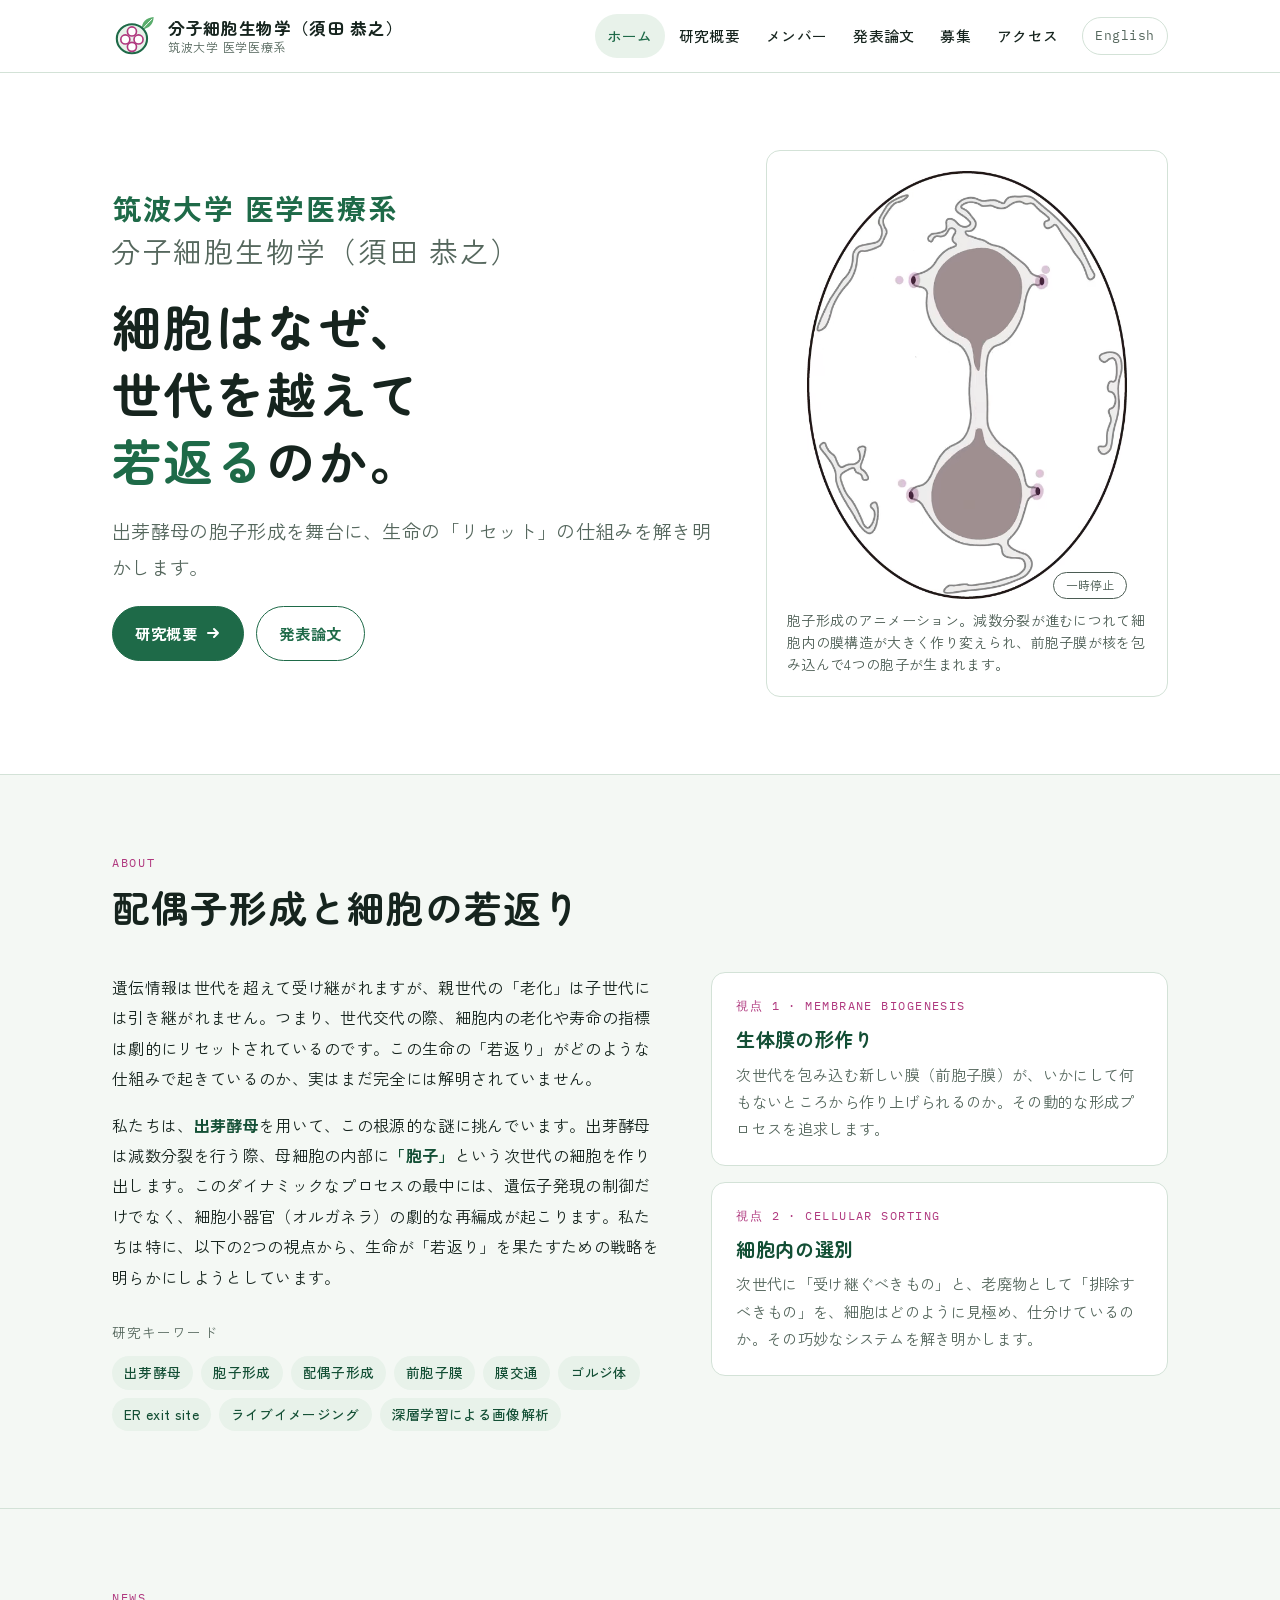
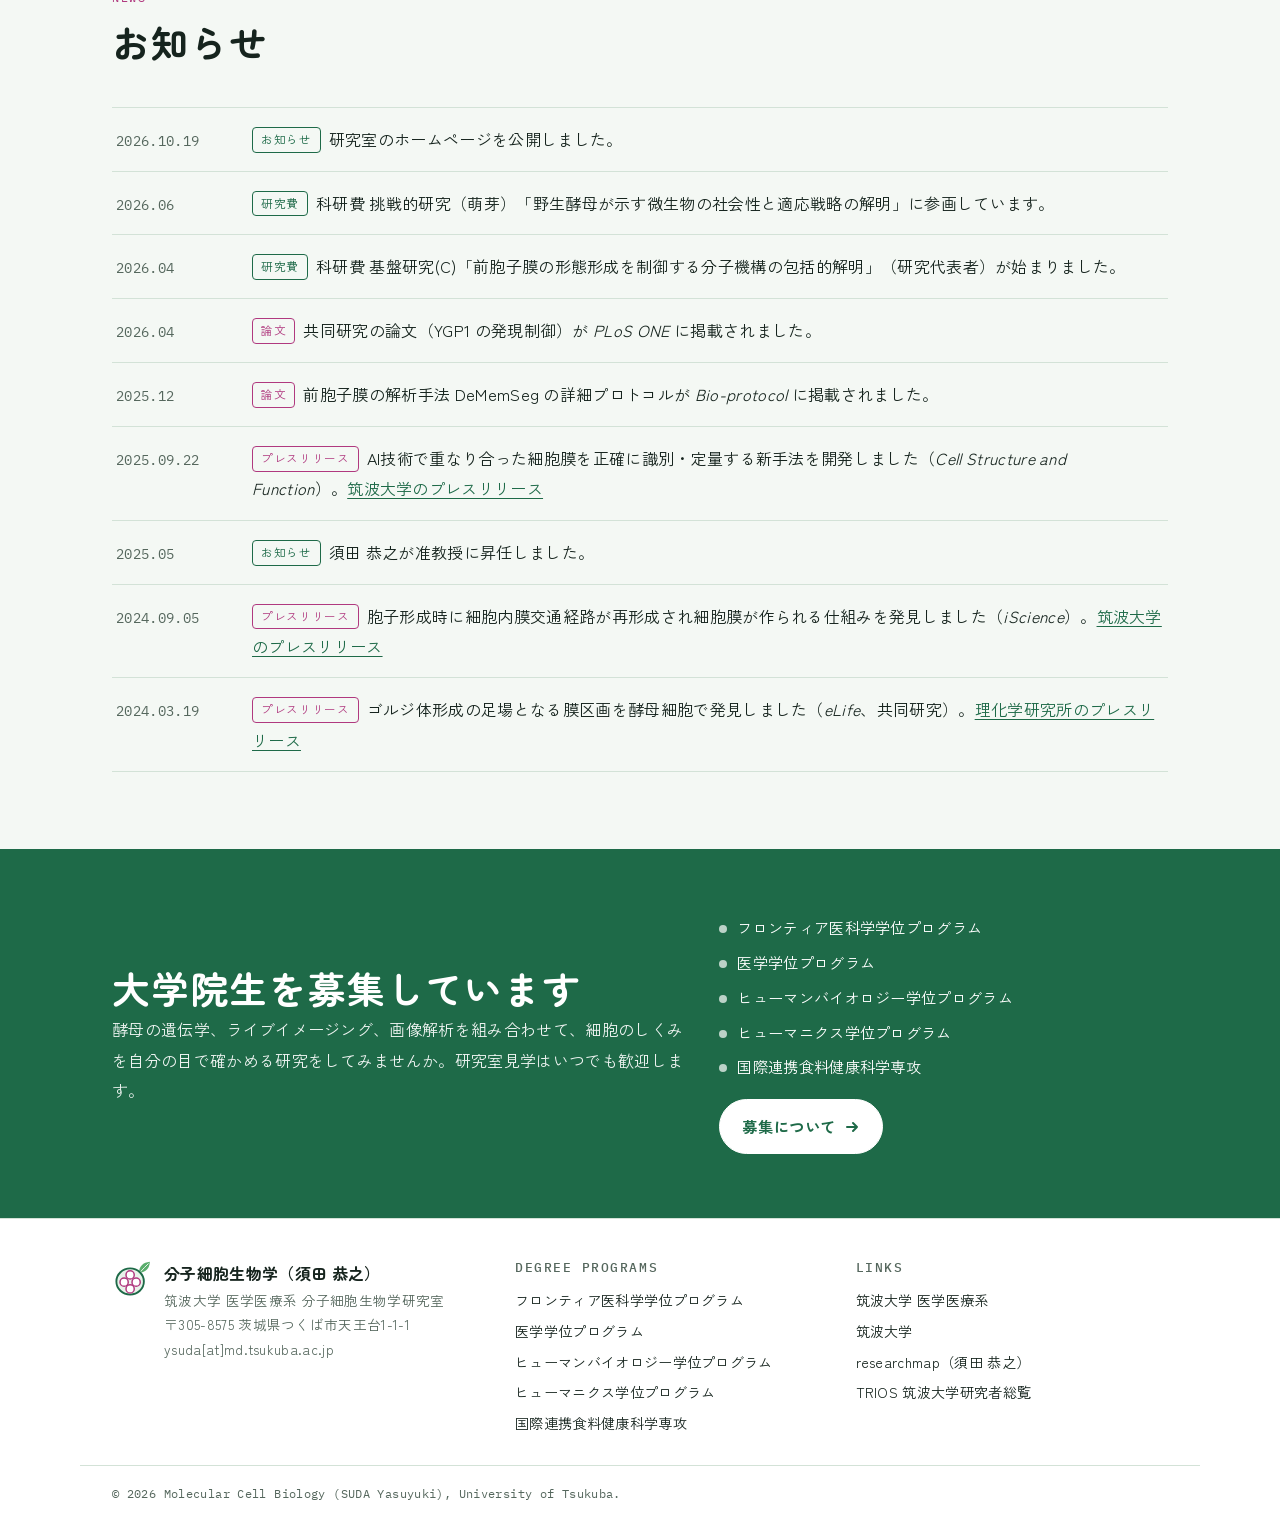
==== index.html @ 9ebbd8e5 "Add files via upload" ====
<!doctype html>
<html lang="ja">
<head>
<meta charset="utf-8">
<meta name="viewport" content="width=device-width, initial-scale=1, viewport-fit=cover">
<title>分子細胞生物学（須田 恭之）｜筑波大学 医学医療系</title>
<meta name="claude:viewport-fit-sides" content="cover">
<meta name="description" content="筑波大学 医学医療系 分子細胞生物学（須田 恭之）。出芽酵母の配偶子形成をモデルに、細胞の若返りの仕組みを研究しています。">
<link rel="icon" href="favicon.svg" type="image/svg+xml">
<link rel="alternate" hreflang="en" href="index_en.html">
<link rel="preconnect" href="https://fonts.googleapis.com"><link rel="preconnect" href="https://fonts.gstatic.com" crossorigin><link rel="stylesheet" href="https://fonts.googleapis.com/css2?family=IBM+Plex+Mono:wght@400;500&family=Kosugi+Maru&family=Zen+Kaku+Gothic+New:wght@400;500;700&family=Zen+Maru+Gothic:wght@500;700&display=swap">
<link rel="stylesheet" href="style.css">
</head>
<body>
<a class="skip" href="#main">本文へスキップ</a>
<header class="site-header" data-menu="closed">
  <div class="wrap header-inner">
    <a class="brand" href="index.html"><svg class="brand-mark" viewBox="0 0 64 64" aria-hidden="true" focusable="false">
<path class="logo-leaf" d="M43.5 22.5C42.5 12 50 5.5 60.5 4.5C60.5 14.5 54 21.5 43.5 22.5Z"/>
<path class="logo-vein" d="M45.6 20.4Q52 13.2 58 7.6" fill="none" stroke-width="1.4" stroke-linecap="round"/>
<ellipse class="logo-cell" cx="29" cy="36" rx="22" ry="21" stroke-width="3"/>
<circle class="logo-spore" cx="29" cy="25.4" r="6.6" stroke-width="2.4"/>
<circle class="logo-spore" cx="19.4" cy="37" r="6.6" stroke-width="2.4"/>
<circle class="logo-spore" cx="38.6" cy="37" r="6.6" stroke-width="2.4"/>
<circle class="logo-spore" cx="29" cy="47.8" r="6.6" stroke-width="2.4"/>
</svg><span class="brand-text"><span class="brand-name">分子細胞生物学（須田 恭之）</span><span class="brand-sub">筑波大学 医学医療系</span></span></a>
    <button class="menu-btn" type="button" aria-controls="site-nav" aria-expanded="false" aria-label="メニュー"><svg class="i-open" viewBox="0 0 24 24" fill="none" stroke="currentColor" stroke-width="2" stroke-linecap="round" aria-hidden="true"><path d="M4 7h16M4 12h16M4 17h16"/></svg><svg class="i-close" viewBox="0 0 24 24" fill="none" stroke="currentColor" stroke-width="2" stroke-linecap="round" aria-hidden="true"><path d="M6 6l12 12M18 6L6 18"/></svg></button>
    <nav class="nav" id="site-nav" data-open="false" aria-label="メインメニュー">
      <ul class="nav-list"><li><a href="index.html" aria-current="page">ホーム</a></li><li><a href="research.html">研究概要</a></li><li><a href="members.html">メンバー</a></li><li><a href="publications.html">発表論文</a></li><li><a href="join.html">募集</a></li><li><a href="access.html">アクセス</a></li></ul>
      <a class="lang" href="index_en.html" hreflang="en" lang="en">English</a>
    </nav>
  </div>
</header>
<main id="main">
<section class="hero"><div class="wrap hero-grid">
  <div class="hero-copy">
    <p class="hero-org"><b class="nw">筑波大学 医学医療系</b>　<span class="nw">分子細胞生物学（須田 恭之）</span></p>
    <h1>細胞はなぜ、<br>世代を越えて<span class="nw"><span class="accent">若返る</span>のか。</span></h1>
    <p class="hero-sub">出芽酵母の胞子形成を舞台に、生命の「リセット」の仕組みを解き明かします。</p>
    <div class="btn-row"><a class="btn btn-primary" href="research.html">研究概要 <svg viewBox="0 0 16 16" fill="none" stroke="currentColor" stroke-width="2" stroke-linecap="round" stroke-linejoin="round" aria-hidden="true"><path d="M3 8h10M9 4l4 4-4 4"/></svg></a><a class="btn btn-ghost" href="publications.html">発表論文</a></div>
  </div>
  <figure class="figure figure-anim">
  <div class="anim-frame">
    <video class="anim" autoplay muted loop playsinline preload="auto" poster="sporulation-poster.jpg" width="576" height="770" aria-label="出芽酵母の胞子形成のアニメーション">
      <source src="sporulation.webm" type="video/webm">
      <source src="sporulation.mp4" type="video/mp4">
    </video>
    <button class="anim-toggle" type="button" data-label-pause="一時停止" data-label-play="再生">一時停止</button>
  </div>
  <figcaption>胞子形成のアニメーション。減数分裂が進むにつれて細胞内の膜構造が大きく作り変えられ、前胞子膜が核を包み込んで4つの胞子が生まれます。</figcaption>
</figure>
</div></section>
<section class="section"><div class="wrap">
  <div class="section-head"><span class="eyebrow">About</span><h2 class="section-title">配偶子形成と細胞の若返り</h2></div>
  <div class="about-grid">
    <div><div class="prose"><p>遺伝情報は世代を超えて受け継がれますが、親世代の「老化」は子世代には引き継がれません。つまり、世代交代の際、細胞内の老化や寿命の指標は劇的にリセットされているのです。この生命の「若返り」がどのような仕組みで起きているのか、実はまだ完全には解明されていません。</p><p>私たちは、<strong>出芽酵母</strong>を用いて、この根源的な謎に挑んでいます。出芽酵母は減数分裂を行う際、母細胞の内部に<strong>「胞子」</strong>という次世代の細胞を作り出します。このダイナミックなプロセスの最中には、遺伝子発現の制御だけでなく、細胞小器官（オルガネラ）の劇的な再編成が起こります。私たちは特に、以下の2つの視点から、生命が「若返り」を果たすための戦略を明らかにしようとしています。</p></div>
      <div class="kw"><span class="kw-title">研究キーワード</span><ul class="chips"><li>出芽酵母</li><li>胞子形成</li><li>配偶子形成</li><li>前胞子膜</li><li>膜交通</li><li>ゴルジ体</li><li>ER exit site</li><li>ライブイメージング</li><li>深層学習による画像解析</li></ul></div></div>
    <div class="views"><div class="view"><span class="view-label">視点 1 · Membrane biogenesis</span><h3>生体膜の形作り</h3><p>次世代を包み込む新しい膜（前胞子膜）が、いかにして何もないところから作り上げられるのか。その動的な形成プロセスを追求します。</p></div><div class="view"><span class="view-label">視点 2 · Cellular sorting</span><h3>細胞内の選別</h3><p>次世代に「受け継ぐべきもの」と、老廃物として「排除すべきもの」を、細胞はどのように見極め、仕分けているのか。その巧妙なシステムを解き明かします。</p></div></div>
  </div>
</div></section>
<section class="section"><div class="wrap">
  <div class="section-head"><span class="eyebrow">News</span><h2 class="section-title">お知らせ</h2></div>
  <ul class="news"><li><time datetime="2026-10-19">2026.10.19</time><p><span class="tag">お知らせ</span>研究室のホームページを公開しました。</p></li><li><time datetime="2026-06">2026.06</time><p><span class="tag">研究費</span>科研費 挑戦的研究（萌芽）「野生酵母が示す微生物の社会性と適応戦略の解明」に参画しています。</p></li><li><time datetime="2026-04">2026.04</time><p><span class="tag">研究費</span>科研費 基盤研究(C)「前胞子膜の形態形成を制御する分子機構の包括的解明」（研究代表者）が始まりました。</p></li><li><time datetime="2026-04">2026.04</time><p><span class="tag paper">論文</span>共同研究の論文（YGP1 の発現制御）が <i>PLoS ONE</i> に掲載されました。</p></li><li><time datetime="2025-12">2025.12</time><p><span class="tag paper">論文</span>前胞子膜の解析手法 DeMemSeg の詳細プロトコルが <i>Bio-protocol</i> に掲載されました。</p></li><li><time datetime="2025-09-22">2025.09.22</time><p><span class="tag paper">プレスリリース</span>AI技術で重なり合った細胞膜を正確に識別・定量する新手法を開発しました（<i>Cell Structure and Function</i>）。<a href="https://www.tsukuba.ac.jp/journal/medicine-health/20250922140000.html" target="_blank" rel="noopener">筑波大学のプレスリリース</a></p></li><li><time datetime="2025-05">2025.05</time><p><span class="tag">お知らせ</span>須田 恭之が准教授に昇任しました。</p></li><li><time datetime="2024-09-05">2024.09.05</time><p><span class="tag paper">プレスリリース</span>胞子形成時に細胞内膜交通経路が再形成され細胞膜が作られる仕組みを発見しました（<i>iScience</i>）。<a href="https://www.tsukuba.ac.jp/journal/medicine-health/20240905140000.html" target="_blank" rel="noopener">筑波大学のプレスリリース</a></p></li><li><time datetime="2024-03-19">2024.03.19</time><p><span class="tag paper">プレスリリース</span>ゴルジ体形成の足場となる膜区画を酵母細胞で発見しました（<i>eLife</i>、共同研究）。<a href="https://www.riken.jp/press/2024/20240319_1/index.html" target="_blank" rel="noopener">理化学研究所のプレスリリース</a></p></li></ul>
</div></section>
<section class="band"><div class="wrap">
  <div><h2>大学院生を募集しています</h2><p>酵母の遺伝学、ライブイメージング、画像解析を組み合わせて、細胞のしくみを自分の目で確かめる研究をしてみませんか。研究室見学はいつでも歓迎します。</p></div>
  <div style="display:flex;flex-direction:column;gap:18px"><ul class="band-programs"><li>フロンティア医科学学位プログラム</li><li>医学学位プログラム</li><li>ヒューマンバイオロジー学位プログラム</li><li>ヒューマニクス学位プログラム</li><li>国際連携食料健康科学専攻</li></ul><a class="btn" href="join.html" style="align-self:flex-start">募集について <svg viewBox="0 0 16 16" fill="none" stroke="currentColor" stroke-width="2" stroke-linecap="round" stroke-linejoin="round" aria-hidden="true"><path d="M3 8h10M9 4l4 4-4 4"/></svg></a></div>
</div></section>
</main>
<footer class="site-footer">
  <div class="wrap footer-grid">
    <div class="footer-brand"><svg class="brand-mark" viewBox="0 0 64 64" aria-hidden="true" focusable="false">
<path class="logo-leaf" d="M43.5 22.5C42.5 12 50 5.5 60.5 4.5C60.5 14.5 54 21.5 43.5 22.5Z"/>
<path class="logo-vein" d="M45.6 20.4Q52 13.2 58 7.6" fill="none" stroke-width="1.4" stroke-linecap="round"/>
<ellipse class="logo-cell" cx="29" cy="36" rx="22" ry="21" stroke-width="3"/>
<circle class="logo-spore" cx="29" cy="25.4" r="6.6" stroke-width="2.4"/>
<circle class="logo-spore" cx="19.4" cy="37" r="6.6" stroke-width="2.4"/>
<circle class="logo-spore" cx="38.6" cy="37" r="6.6" stroke-width="2.4"/>
<circle class="logo-spore" cx="29" cy="47.8" r="6.6" stroke-width="2.4"/>
</svg><address><strong>分子細胞生物学（須田 恭之）</strong>筑波大学 医学医療系 分子細胞生物学研究室<br>〒305-8575 茨城県つくば市天王台1-1-1<br>ysuda[at]md.tsukuba.ac.jp</address></div>
    <div class="footer-col"><h2>Degree programs</h2><ul><li><a href="https://www.md.tsukuba.ac.jp/FrontierSite/" target="_blank" rel="noopener">フロンティア医科学学位プログラム</a></li><li><a href="https://www.md.tsukuba.ac.jp/gradmed/" target="_blank" rel="noopener">医学学位プログラム</a></li><li><a href="https://hbp.tsukuba.ac.jp/" target="_blank" rel="noopener">ヒューマンバイオロジー学位プログラム</a></li><li><a href="https://g-sigma.edu.tsukuba.ac.jp/humanics/" target="_blank" rel="noopener">ヒューマニクス学位プログラム</a></li><li><a href="http://www.gip.tsukuba.ac.jp/" target="_blank" rel="noopener">国際連携食料健康科学専攻</a></li></ul></div>
    <div class="footer-col"><h2>Links</h2><ul><li><a href="https://www.md.tsukuba.ac.jp/top/" target="_blank" rel="noopener">筑波大学 医学医療系</a></li><li><a href="https://www.tsukuba.ac.jp/" target="_blank" rel="noopener">筑波大学</a></li><li><a href="https://researchmap.jp/yasu_suda/" target="_blank" rel="noopener">researchmap（須田 恭之）</a></li><li><a href="https://trios.tsukuba.ac.jp/researcher/0000003522" target="_blank" rel="noopener">TRIOS 筑波大学研究者総覧</a></li></ul></div>
  </div>
  <div class="wrap copyright">© 2026 Molecular Cell Biology (SUDA Yasuyuki), University of Tsukuba.</div>
</footer>
<script src="main.js"></script>
</body>
</html>
---- style.css ----
/* Layout: "specimen sheet" — calm white sheets on a pale leaf ground, one green identity,
   magenta used sparingly as in the lab's own two-colour micrographs (prospore membrane / septin). */
:root {
  --bg: #f4f8f4;
  --surface: #ffffff;
  --surface-2: #e8f2ea;
  --ink: #16241e;
  --muted: #55675d;
  --line: #d3e2d7;
  --green: #1e6a48;
  --green-strong: #134f35;
  --leaf: #5aad6c;
  --magenta: #b0397f;
  --on-green: #ffffff;
  --fig-bg: #ffffff;
  --fig-ink: #4b5c53;

  --font-display: "Zen Maru Gothic", "Hiragino Maru Gothic ProN", "Hiragino Sans", "Noto Sans JP", system-ui, sans-serif;
  --font-body: "Zen Kaku Gothic New", "Hiragino Sans", "Hiragino Kaku Gothic ProN", "Noto Sans JP", "Yu Gothic", system-ui, sans-serif;
  --font-mono: "IBM Plex Mono", ui-monospace, "SFMono-Regular", Menlo, Consolas, monospace;

  --step--1: 0.875rem;
  --step-0: 1rem;
  --step-1: 1.2rem;
  --step-2: 1.5rem;
  --step-3: clamp(1.75rem, 1.3rem + 1.6vw, 2.35rem);
  --step-4: clamp(2rem, 1.4rem + 2.6vw, 3.1rem);

  --wrap: 1120px;
  --radius: 14px;
}
@media (prefers-color-scheme: dark) {
  :root:not([data-theme="light"]) {
    --bg: #0d1612;
    --surface: #13201a;
    --surface-2: #1a2c24;
    --ink: #e3eee7;
    --muted: #9db2a6;
    --line: #293d33;
    --green: #82d1a0;
    --green-strong: #a9e2bd;
    --leaf: #6fc486;
    --magenta: #e88ac3;
    --on-green: #0d1612;
    --fig-bg: #ffffff;
    --fig-ink: #4b5c53;
    color-scheme: dark;
  }
}
:root[data-theme="dark"] {
  --bg: #0d1612;
  --surface: #13201a;
  --surface-2: #1a2c24;
  --ink: #e3eee7;
  --muted: #9db2a6;
  --line: #293d33;
  --green: #82d1a0;
  --green-strong: #a9e2bd;
  --leaf: #6fc486;
  --magenta: #e88ac3;
  --on-green: #0d1612;
  --fig-bg: #ffffff;
  --fig-ink: #4b5c53;
  color-scheme: dark;
}

*, *::before, *::after { box-sizing: border-box; }
html { -webkit-text-size-adjust: 100%; scroll-padding-top: 88px; }
body {
  margin: 0;
  background: var(--bg);
  color: var(--ink);
  font-family: var(--font-body);
  font-size: var(--step-0);
  line-height: 1.9;
  letter-spacing: 0.02em;
}
body::before {
  content: "";
  position: fixed;
  inset: 0 0 auto;
  height: env(safe-area-inset-top, 0px);
  z-index: 60;
  background: var(--surface);
}
img { max-width: 100%; height: auto; display: block; }
a { color: var(--green); text-underline-offset: 0.2em; text-decoration-thickness: 1px; }
a:hover { color: var(--green-strong); }
:focus-visible { outline: 3px solid var(--leaf); outline-offset: 2px; border-radius: 4px; }
h1, h2, h3, h4 { font-family: var(--font-display); line-height: 1.4; text-wrap: balance; margin: 0; letter-spacing: 0.03em; }
p { margin: 0; }
ul, ol { margin: 0; padding: 0; }

.skip {
  position: absolute; left: 12px; top: -48px; z-index: 100;
  background: var(--green); color: var(--on-green); padding: 8px 14px; border-radius: 8px;
}
.skip:focus { top: calc(8px + env(safe-area-inset-top, 0px)); }

.wrap {
  max-width: var(--wrap);
  margin-inline: auto;
  padding-left: max(16px, env(safe-area-inset-left, 0px));
  padding-right: max(16px, env(safe-area-inset-right, 0px));
}
@media (min-width: 720px) {
  .wrap {
    padding-left: max(32px, env(safe-area-inset-left, 0px));
    padding-right: max(32px, env(safe-area-inset-right, 0px));
  }
}

/* ---------- Header ---------- */
.site-header {
  position: sticky;
  top: env(safe-area-inset-top, 0px);
  z-index: 50;
  background: var(--surface);
  border-bottom: 1px solid var(--line);
}
.header-inner {
  display: flex; align-items: center; justify-content: space-between; gap: 16px;
  min-height: 72px;
}
.brand { display: flex; align-items: center; gap: 12px; text-decoration: none; color: var(--ink); min-width: 0; }
.brand:hover { color: var(--ink); }
.brand-mark { width: 44px; height: 44px; flex: none; }
.brand-text { display: flex; flex-direction: column; line-height: 1.35; min-width: 0; }
.brand-name { font-family: var(--font-display); font-weight: 700; font-size: 1.05rem; letter-spacing: 0.04em; }
.brand-sub { font-size: 0.75rem; color: var(--muted); letter-spacing: 0.06em; }

.nav { display: flex; align-items: center; gap: 4px; }
.nav-list { display: flex; list-style: none; gap: 2px; }
.nav-list a {
  display: block; padding: 8px 12px; border-radius: 999px;
  color: var(--ink); text-decoration: none; font-size: 0.92rem; font-weight: 500; white-space: nowrap;
}
.nav-list a:hover { background: var(--surface-2); color: var(--green-strong); }
.nav-list a[aria-current="page"] { color: var(--green); background: var(--surface-2); }
.lang {
  margin-left: 8px; padding: 6px 12px; border: 1px solid var(--line); border-radius: 999px;
  font-size: 0.8rem; font-family: var(--font-mono); text-decoration: none; color: var(--muted); letter-spacing: 0.04em; white-space: nowrap;
}
.lang:hover { border-color: var(--green); color: var(--green); }
.menu-btn {
  display: none; width: 44px; height: 44px; border: 1px solid var(--line); border-radius: 12px;
  background: var(--surface); color: var(--ink); cursor: pointer; align-items: center; justify-content: center;
}
.menu-btn svg { width: 22px; height: 22px; }
.menu-btn .i-close { display: none; }

@media (max-width: 1120px) {
  .menu-btn { display: inline-flex; }
  .nav {
    position: absolute; left: 0; right: 0; top: 100%;
    flex-direction: column; align-items: stretch; gap: 0;
    background: var(--surface); border-bottom: 1px solid var(--line);
    padding: 8px max(16px, env(safe-area-inset-right, 0px)) 16px max(16px, env(safe-area-inset-left, 0px));
    box-shadow: 0 12px 24px -16px rgb(0 0 0 / 0.25);
  }
  .nav[data-open="false"] { display: none; }
  .nav-list { flex-direction: column; }
  .nav-list a { border-radius: 10px; padding: 12px 14px; font-size: 1rem; }
  .lang { align-self: flex-start; margin: 10px 0 0 14px; }
  .site-header[data-menu="open"] .i-open { display: none; }
  .site-header[data-menu="open"] .i-close { display: block; }
}
@media (min-width: 1121px) {
  .nav[data-open] { display: flex; }
}

/* ---------- Generic sections ---------- */
main { display: block; }
.section { padding-block: clamp(48px, 6vw, 88px); }
.section + .section { border-top: 1px solid var(--line); }
.section-head { display: flex; flex-direction: column; gap: 6px; margin-bottom: clamp(24px, 3vw, 40px); }
.eyebrow {
  font-family: var(--font-mono); font-size: 0.78rem; letter-spacing: 0.14em; text-transform: uppercase;
  color: var(--magenta);
}
.section-title { font-size: var(--step-3); font-weight: 700; }
.lead { font-size: var(--step-1); color: var(--ink); max-width: 40em; line-height: 1.85; }
.prose { max-width: 42em; display: flex; flex-direction: column; gap: 1em; }
.prose strong { color: var(--green-strong); font-weight: 700; }
.muted { color: var(--muted); }

.page-hero { background: var(--surface); border-bottom: 1px solid var(--line); }
.page-hero .wrap { padding-block: clamp(36px, 5vw, 64px); display: flex; flex-direction: column; gap: 10px; }
.page-hero h1 { font-size: var(--step-4); font-weight: 700; }
.page-hero p { color: var(--muted); max-width: 44em; }

.btn-row { display: flex; flex-wrap: wrap; gap: 12px; }
.btn {
  display: inline-flex; align-items: center; gap: 8px;
  padding: 12px 22px; border-radius: 999px; font-weight: 700; font-size: 0.95rem;
  text-decoration: none; border: 1.5px solid var(--green); letter-spacing: 0.04em;
}
.btn-primary { background: var(--green); color: var(--on-green); }
.btn-primary:hover { background: var(--green-strong); border-color: var(--green-strong); color: var(--on-green); }
.btn-ghost { color: var(--green); background: transparent; }
.btn-ghost:hover { background: var(--surface-2); }
.btn svg { width: 16px; height: 16px; }

/* ---------- Home hero ---------- */
.hero { background: var(--surface); border-bottom: 1px solid var(--line); overflow: hidden; }
.hero-grid {
  display: grid; gap: clamp(28px, 4vw, 56px); align-items: center;
  padding-block: clamp(40px, 6vw, 84px);
}
@media (min-width: 900px) { .hero-grid { grid-template-columns: 1.2fr 0.8fr; } }
.hero-copy { display: flex; flex-direction: column; gap: 20px; min-width: 0; }
.hero-org { font-size: clamp(1.25rem, 0.9rem + 1.4vw, 1.8rem); color: var(--muted); letter-spacing: 0.06em; line-height: 1.5; }
.hero-org b { color: var(--green); font-weight: 700; }
.hero h1 { font-size: var(--step-4); font-weight: 700; line-height: 1.35; }
.hero h1 .accent { color: var(--green); }
.nw { white-space: nowrap; }
.hero-sub { font-size: var(--step-1); color: var(--muted); }

.figure {
  margin: 0; background: var(--fig-bg); border: 1px solid var(--line); border-radius: var(--radius);
  padding: clamp(12px, 2vw, 20px); display: flex; flex-direction: column; gap: 10px; min-width: 0;
}
.figure img { width: 100%; border-radius: 6px; }
.figure figcaption {
  font-size: var(--step--1); color: var(--fig-ink); display: flex; align-items: center; gap: 12px; flex-wrap: wrap;
  line-height: 1.6;
}

/* ---------- Home: about ---------- */
.about-grid { display: grid; gap: clamp(28px, 4vw, 56px); }
@media (min-width: 900px) { .about-grid { grid-template-columns: 1.2fr 1fr; align-items: start; } }
.views { display: flex; flex-direction: column; gap: 16px; }
.view {
  background: var(--surface); border: 1px solid var(--line); border-radius: var(--radius);
  padding: 22px 24px; display: flex; flex-direction: column; gap: 8px;
}
.view-label { font-family: var(--font-mono); font-size: 0.75rem; letter-spacing: 0.12em; color: var(--magenta); text-transform: uppercase; }
.view h3 { font-size: var(--step-1); color: var(--green-strong); }
.view p { color: var(--muted); font-size: 0.95rem; line-height: 1.8; }

.chips { display: flex; flex-wrap: wrap; gap: 8px; list-style: none; }
.chips li {
  padding: 4px 12px; border-radius: 999px; background: var(--surface-2); color: var(--green-strong);
  font-size: 0.85rem; font-weight: 500;
}
.kw { margin-top: 28px; display: flex; flex-direction: column; gap: 10px; }
.kw-title { font-size: 0.85rem; color: var(--muted); letter-spacing: 0.08em; }

/* ---------- News ---------- */
.news { list-style: none; border-top: 1px solid var(--line); }
.news li {
  display: grid; grid-template-columns: 7.5em 1fr; gap: 16px; padding: 16px 4px;
  border-bottom: 1px solid var(--line); align-items: baseline;
}
.news time { font-family: var(--font-mono); font-size: 0.85rem; color: var(--muted); font-variant-numeric: tabular-nums; }
.news .tag {
  display: inline-block; font-size: 0.72rem; padding: 1px 8px; border-radius: 4px; margin-right: 8px;
  border: 1px solid var(--green); color: var(--green); vertical-align: 2px; letter-spacing: 0.06em;
}
.news .tag.paper { border-color: var(--magenta); color: var(--magenta); }
@media (max-width: 560px) { .news li { grid-template-columns: 1fr; gap: 2px; } }

/* ---------- Join band ---------- */
.band { background: var(--green); color: var(--on-green); }
.band .wrap { padding-block: clamp(40px, 5vw, 64px); display: grid; gap: 24px; }
@media (min-width: 900px) { .band .wrap { grid-template-columns: 1.3fr 1fr; align-items: center; } }
.band h2 { font-size: var(--step-3); }
.band p { opacity: 0.92; }
.band .btn { background: var(--on-green); color: var(--green); border-color: var(--on-green); }
.band .btn:hover { opacity: 0.9; color: var(--green); }
.band-programs { list-style: none; display: flex; flex-direction: column; gap: 6px; font-size: 0.95rem; }
.band-programs li { display: flex; gap: 10px; align-items: baseline; }
.band-programs li::before { content: ""; width: 8px; height: 8px; border-radius: 50%; background: var(--on-green); opacity: 0.7; flex: none; transform: translateY(-1px); }

/* ---------- Research ---------- */
.theme { display: grid; gap: clamp(24px, 3.5vw, 48px); padding-block: clamp(40px, 5vw, 72px); border-top: 1px solid var(--line); }
.theme:first-of-type { border-top: 0; }
@media (min-width: 960px) {
  .theme { grid-template-columns: 1fr 1fr; align-items: start; }
  .theme.flip .theme-text { order: 2; }
  .theme.single { grid-template-columns: 1fr; }
}
.theme-text { display: flex; flex-direction: column; gap: 14px; min-width: 0; }
.theme-num { font-family: var(--font-mono); font-size: 0.8rem; color: var(--magenta); letter-spacing: 0.12em; }
.theme h2 { font-size: var(--step-2); }
.theme h2 small { display: block; font-family: var(--font-body); font-size: 0.85rem; color: var(--muted); font-weight: 400; letter-spacing: 0.04em; margin-top: 4px; }
.question {
  font-family: var(--font-display); font-weight: 700; color: var(--green-strong);
  font-size: 1.05rem; border-left: 3px solid var(--leaf); padding-left: 14px; line-height: 1.7;
}
.refs { list-style: none; display: flex; flex-direction: column; gap: 6px; font-size: 0.88rem; color: var(--muted); }
.refs li { padding-left: 1.7em; position: relative; line-height: 1.6; }
.refs li::before { content: "—"; position: absolute; left: 0; color: var(--leaf); }
.refs i { font-style: italic; }

.grants { list-style: none; display: grid; gap: 12px; }
@media (min-width: 760px) { .grants { grid-template-columns: 1fr 1fr; } }
.grants li {
  background: var(--surface); border: 1px solid var(--line); border-radius: 12px; padding: 16px 18px;
  display: flex; flex-direction: column; gap: 4px;
}
.grants .g-meta { font-size: 0.8rem; color: var(--muted); font-family: var(--font-mono); letter-spacing: 0.02em; }
.grants .g-title { font-weight: 500; line-height: 1.6; }

/* ---------- Members ---------- */
.pi { display: grid; gap: clamp(24px, 4vw, 48px); }
@media (min-width: 820px) { .pi { grid-template-columns: 240px 1fr; align-items: start; } }
.pi-photo { border-radius: var(--radius); overflow: hidden; border: 1px solid var(--line); max-width: 240px; background: var(--fig-bg); }
.pi-photo img { width: 100%; }
.pi-body { display: flex; flex-direction: column; gap: 18px; min-width: 0; }
.pi-role { font-size: 0.9rem; color: var(--magenta); letter-spacing: 0.1em; font-family: var(--font-mono); }
.pi-name { font-size: var(--step-3); font-family: "Kosugi Maru", var(--font-display); font-weight: 400; letter-spacing: 0.06em; }
.pi-name .pi-title { font-size: 0.67em; margin-left: 0.6em; letter-spacing: 0.08em; white-space: nowrap; }
.pi-name .pi-en { display: block; font-size: 1rem; color: var(--muted); font-family: var(--font-body); font-weight: 400; letter-spacing: 0.08em; margin-top: 2px; }
.dl { display: grid; grid-template-columns: 8em 1fr; gap: 10px 20px; margin: 0; }
.dl dt { color: var(--muted); font-size: 0.88rem; padding-top: 2px; }
.dl dd { margin: 0; min-width: 0; overflow-wrap: anywhere; }
@media (max-width: 560px) { .dl { grid-template-columns: 1fr; gap: 2px; } .dl dd { margin-bottom: 10px; } }

.timeline { list-style: none; border-left: 2px solid var(--line); display: flex; flex-direction: column; gap: 12px; margin-left: 6px; }
.timeline li { padding-left: 20px; position: relative; display: grid; grid-template-columns: 9.5em 1fr; gap: 12px; }
.timeline li::before { content: ""; position: absolute; left: -7px; top: 0.7em; width: 12px; height: 12px; border-radius: 50%; background: var(--surface); border: 2px solid var(--leaf); }
.timeline time { font-family: var(--font-mono); font-size: 0.85rem; color: var(--muted); font-variant-numeric: tabular-nums; padding-top: 2px; }
@media (max-width: 560px) { .timeline li { grid-template-columns: 1fr; gap: 0; } }

.cols-2 { display: grid; gap: clamp(28px, 4vw, 56px); }
@media (min-width: 900px) { .cols-2 { grid-template-columns: 1fr 1fr; } }
.sub-title { font-size: var(--step-1); margin-bottom: 16px; color: var(--green-strong); }

.note-box {
  background: var(--surface-2); border-radius: var(--radius); padding: 24px 26px;
  display: flex; flex-direction: column; gap: 12px;
}

/* ---------- Publications ---------- */
.featured { display: grid; gap: 16px; }
@media (min-width: 820px) { .featured { grid-template-columns: 1fr 1fr; } }
.feat {
  background: var(--surface); border: 1px solid var(--line); border-radius: var(--radius);
  padding: 22px 24px; display: flex; flex-direction: column; gap: 10px;
}
.feat-journal { font-family: var(--font-mono); font-size: 0.8rem; color: var(--magenta); letter-spacing: 0.04em; }
.feat h3 { font-size: 1.02rem; line-height: 1.6; font-family: var(--font-body); font-weight: 700; }
.feat p { color: var(--muted); font-size: 0.92rem; line-height: 1.8; }
.feat a { font-size: 0.88rem; }

.filters { display: flex; flex-wrap: wrap; gap: 8px; margin-bottom: 24px; }
.filters button {
  font: inherit; font-size: 0.9rem; padding: 6px 16px; border-radius: 999px; cursor: pointer;
  border: 1px solid var(--line); background: var(--surface); color: var(--ink);
}
.filters button[aria-pressed="true"] { background: var(--green); border-color: var(--green); color: var(--on-green); }
.filters .count { font-family: var(--font-mono); font-size: 0.8em; opacity: 0.75; margin-left: 4px; }

.year-group { display: grid; gap: 12px; padding-block: 18px; border-top: 1px solid var(--line); }
@media (min-width: 760px) { .year-group { grid-template-columns: 6em 1fr; gap: 24px; } }
.year { font-family: var(--font-mono); font-size: 1.1rem; color: var(--green); font-weight: 500; }
.pubs { list-style: none; display: flex; flex-direction: column; gap: 16px; min-width: 0; }
.pub { display: grid; grid-template-columns: 2.6em 1fr; gap: 8px; line-height: 1.7; font-size: 0.95rem; }
.pub-no { font-family: var(--font-mono); color: var(--muted); font-size: 0.82rem; padding-top: 3px; font-variant-numeric: tabular-nums; }
.pub-body { min-width: 0; overflow-wrap: anywhere; }
.pub-authors { color: var(--muted); font-size: 0.88rem; }
.pub-authors b { color: var(--ink); font-weight: 700; }
.pub-title { display: block; font-weight: 500; }
.pub-meta { font-size: 0.88rem; color: var(--muted); }
.pub-meta i { color: var(--ink); }
.pub-type {
  display: inline-block; font-size: 0.7rem; padding: 0 7px; border-radius: 4px; margin-left: 6px;
  border: 1px solid var(--magenta); color: var(--magenta); vertical-align: 1px; letter-spacing: 0.04em;
}
.pub-link { font-family: var(--font-mono); font-size: 0.8rem; margin-left: 6px; }

/* ---------- Join ---------- */
.table-wrap { overflow-x: auto; border: 1px solid var(--line); border-radius: var(--radius); background: var(--surface); }
table { border-collapse: collapse; width: 100%; min-width: 620px; font-size: 0.95rem; }
th, td { text-align: left; padding: 14px 18px; border-bottom: 1px solid var(--line); vertical-align: top; line-height: 1.6; }
th { font-size: 0.82rem; color: var(--muted); font-weight: 500; background: var(--surface-2); letter-spacing: 0.06em; }
tr:last-child td { border-bottom: 0; }
td a { font-weight: 500; }

.learn { display: grid; gap: 16px; list-style: none; }
@media (min-width: 820px) { .learn { grid-template-columns: repeat(3, 1fr); } }
.learn li { background: var(--surface); border: 1px solid var(--line); border-radius: var(--radius); padding: 22px; display: flex; flex-direction: column; gap: 8px; }
.learn h3 { font-size: 1.05rem; color: var(--green-strong); }
.learn p { color: var(--muted); font-size: 0.92rem; line-height: 1.8; }

.contact {
  display: flex; flex-wrap: wrap; align-items: center; gap: 12px 16px;
  background: var(--surface); border: 1px solid var(--line); border-radius: var(--radius); padding: 18px 22px;
}
.contact code { font-family: var(--font-mono); font-size: 1rem; color: var(--ink); overflow-wrap: anywhere; }
.copy-btn {
  font: inherit; font-size: 0.85rem; padding: 6px 14px; border-radius: 999px; cursor: pointer;
  border: 1px solid var(--green); color: var(--green); background: transparent;
}
.copy-btn:hover { background: var(--surface-2); }

/* ---------- Access ---------- */
.steps { list-style: none; display: flex; flex-direction: column; gap: 14px; counter-reset: s; }
.steps li { display: grid; grid-template-columns: 2.2em 1fr; gap: 12px; align-items: start; counter-increment: s; }
.steps li::before {
  content: counter(s); width: 2em; height: 2em; border-radius: 50%; background: var(--surface-2); color: var(--green-strong);
  display: grid; place-items: center; font-family: var(--font-mono); font-size: 0.9rem; font-weight: 500;
}

/* ---------- Footer ---------- */
.site-footer { background: var(--surface); border-top: 1px solid var(--line); margin-top: 0; }
.footer-grid { display: grid; gap: 28px; padding-block: 40px 28px; }
@media (min-width: 900px) { .footer-grid { grid-template-columns: 1.2fr 1fr 1fr; } }
.footer-brand { display: flex; gap: 12px; align-items: flex-start; }
.footer-brand .brand-mark { width: 40px; height: 40px; }
.footer-brand address { font-style: normal; font-size: 0.85rem; color: var(--muted); line-height: 1.8; }
.footer-brand strong { display: block; color: var(--ink); font-family: var(--font-display); font-size: 1rem; }
.footer-col h2 { font-size: 0.8rem; font-family: var(--font-mono); letter-spacing: 0.12em; color: var(--muted); text-transform: uppercase; margin-bottom: 10px; font-weight: 500; }
.footer-col ul { list-style: none; display: flex; flex-direction: column; gap: 4px; font-size: 0.88rem; }
.footer-col a { color: var(--ink); text-decoration: none; }
.footer-col a:hover { color: var(--green); text-decoration: underline; }
.copyright { border-top: 1px solid var(--line); padding-block: 16px 24px; font-size: 0.78rem; color: var(--muted); font-family: var(--font-mono); letter-spacing: 0.03em; }

/* Logo colours (inline SVG) */
.logo-cell { fill: var(--surface-2); stroke: var(--green); }
.logo-spore { fill: var(--surface); stroke: var(--magenta); }
.logo-leaf { fill: var(--leaf); }
.logo-vein { stroke: var(--surface); }

@media (prefers-reduced-motion: reduce) {
  * { scroll-behavior: auto !important; transition: none !important; animation: none !important; }
}

/* Lab member cards (rendered only when MEMBERS has entries) */
.member-group + .member-group { margin-top: 32px; }
.member-grid { list-style: none; display: grid; gap: 16px; grid-template-columns: repeat(auto-fill, minmax(240px, 1fr)); }
.member {
  background: var(--surface); border: 1px solid var(--line); border-radius: var(--radius);
  padding: 18px; display: flex; gap: 14px; align-items: flex-start;
}
.member img, .member-initial { width: 64px; height: 64px; border-radius: 50%; object-fit: cover; flex: none; }
.member-initial { display: grid; place-items: center; background: var(--surface-2); color: var(--green-strong); font-family: var(--font-display); font-weight: 700; font-size: 1.4rem; }
.member h4 { font-size: 1.05rem; }
.member-role { font-size: 0.78rem; color: var(--magenta); letter-spacing: 0.06em; }
.member-sub { display: block; font-size: 0.82rem; color: var(--muted); }
.member p { font-size: 0.88rem; color: var(--muted); margin-top: 4px; line-height: 1.7; }

/* Hero animation (sporulation) */
.figure-anim { align-items: center; }
.figure-anim figcaption { align-self: stretch; }
.anim-frame { position: relative; width: min(100%, 320px); }
.anim-frame video { display: block; width: 100%; height: auto; aspect-ratio: 576 / 770; }
.anim-toggle {
  position: absolute; right: 0; bottom: 0;
  font: inherit; font-size: 0.75rem; line-height: 1.4; padding: 4px 12px; border-radius: 999px; cursor: pointer;
  border: 1px solid var(--fig-ink); background: var(--fig-bg); color: var(--fig-ink);
}
.anim-toggle:hover { background: #eef4ef; }

/* Press releases */
.press-list { list-style: none; border-top: 1px solid var(--line); }
.press-list li { display: grid; grid-template-columns: 7.5em 1fr; gap: 16px; padding: 14px 4px; border-bottom: 1px solid var(--line); align-items: baseline; }
.press-list time { font-family: var(--font-mono); font-size: 0.85rem; color: var(--muted); font-variant-numeric: tabular-nums; }
.press-list a { font-weight: 500; line-height: 1.7; }
.press-meta { display: block; font-size: 0.85rem; color: var(--muted); margin-top: 2px; }
@media (max-width: 560px) { .press-list li { grid-template-columns: 1fr; gap: 2px; } }
.feat-links { display: flex; flex-wrap: wrap; gap: 6px 18px; margin-top: auto; }
.feat-links a { font-size: 0.88rem; }
.pub-pr { white-space: nowrap; }

.pub-collab { display: block; font-size: 0.82rem; color: var(--green-strong); margin-top: 2px; }
.pub-collab::before { content: ""; display: inline-block; width: 6px; height: 6px; border-radius: 50%; background: var(--leaf); margin-right: 8px; vertical-align: 2px; }
.pub-legend { font-size: 0.85rem; color: var(--muted); margin-bottom: 14px; }
.pub-legend b { color: var(--ink); }

/* Filter buttons + corresponding-author legend on one row, legend at the right end */
.list-toolbar { display: flex; flex-wrap: wrap; align-items: flex-end; justify-content: space-between; gap: 10px 24px; margin-bottom: 14px; }
.list-toolbar .filters { margin-bottom: 0; }
.list-toolbar .pub-legend { margin: 0 0 0 auto; text-align: right; }
@media (max-width: 560px) { .list-toolbar .pub-legend { margin-left: 0; text-align: left; } }
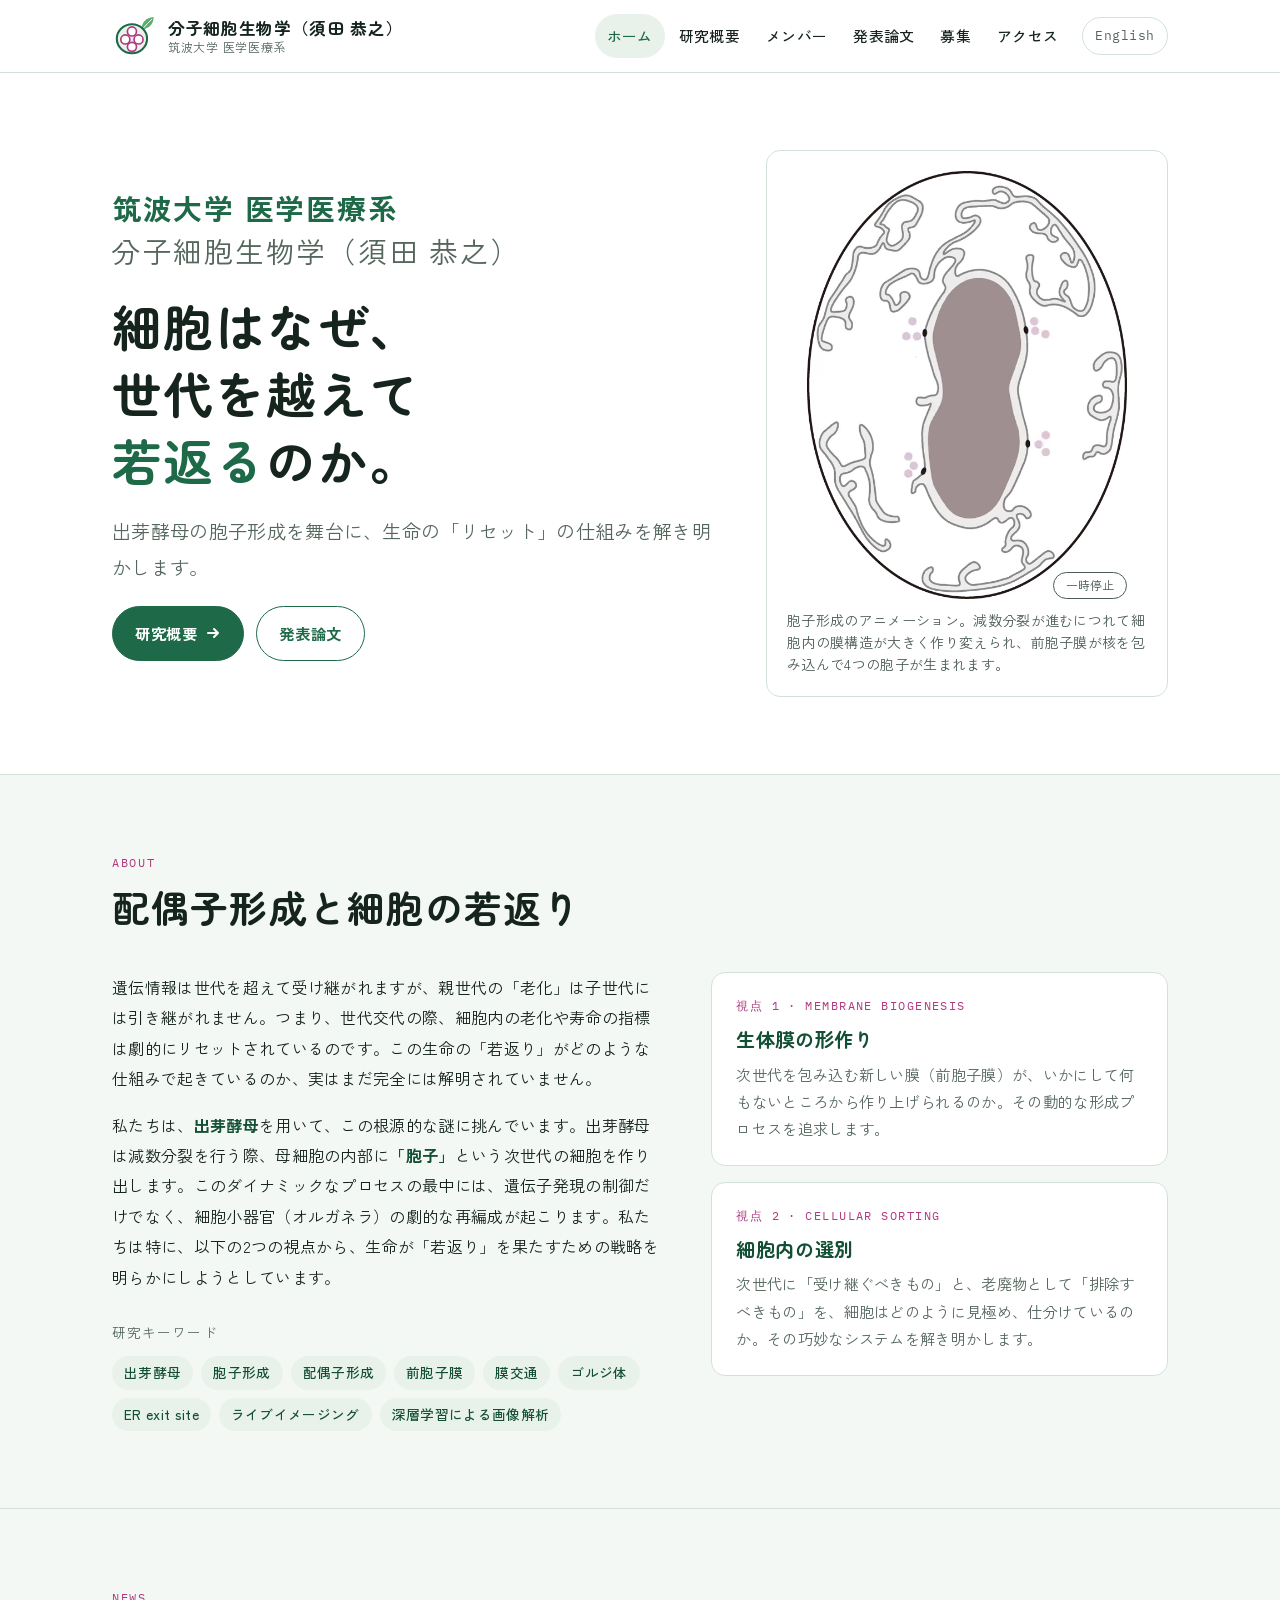
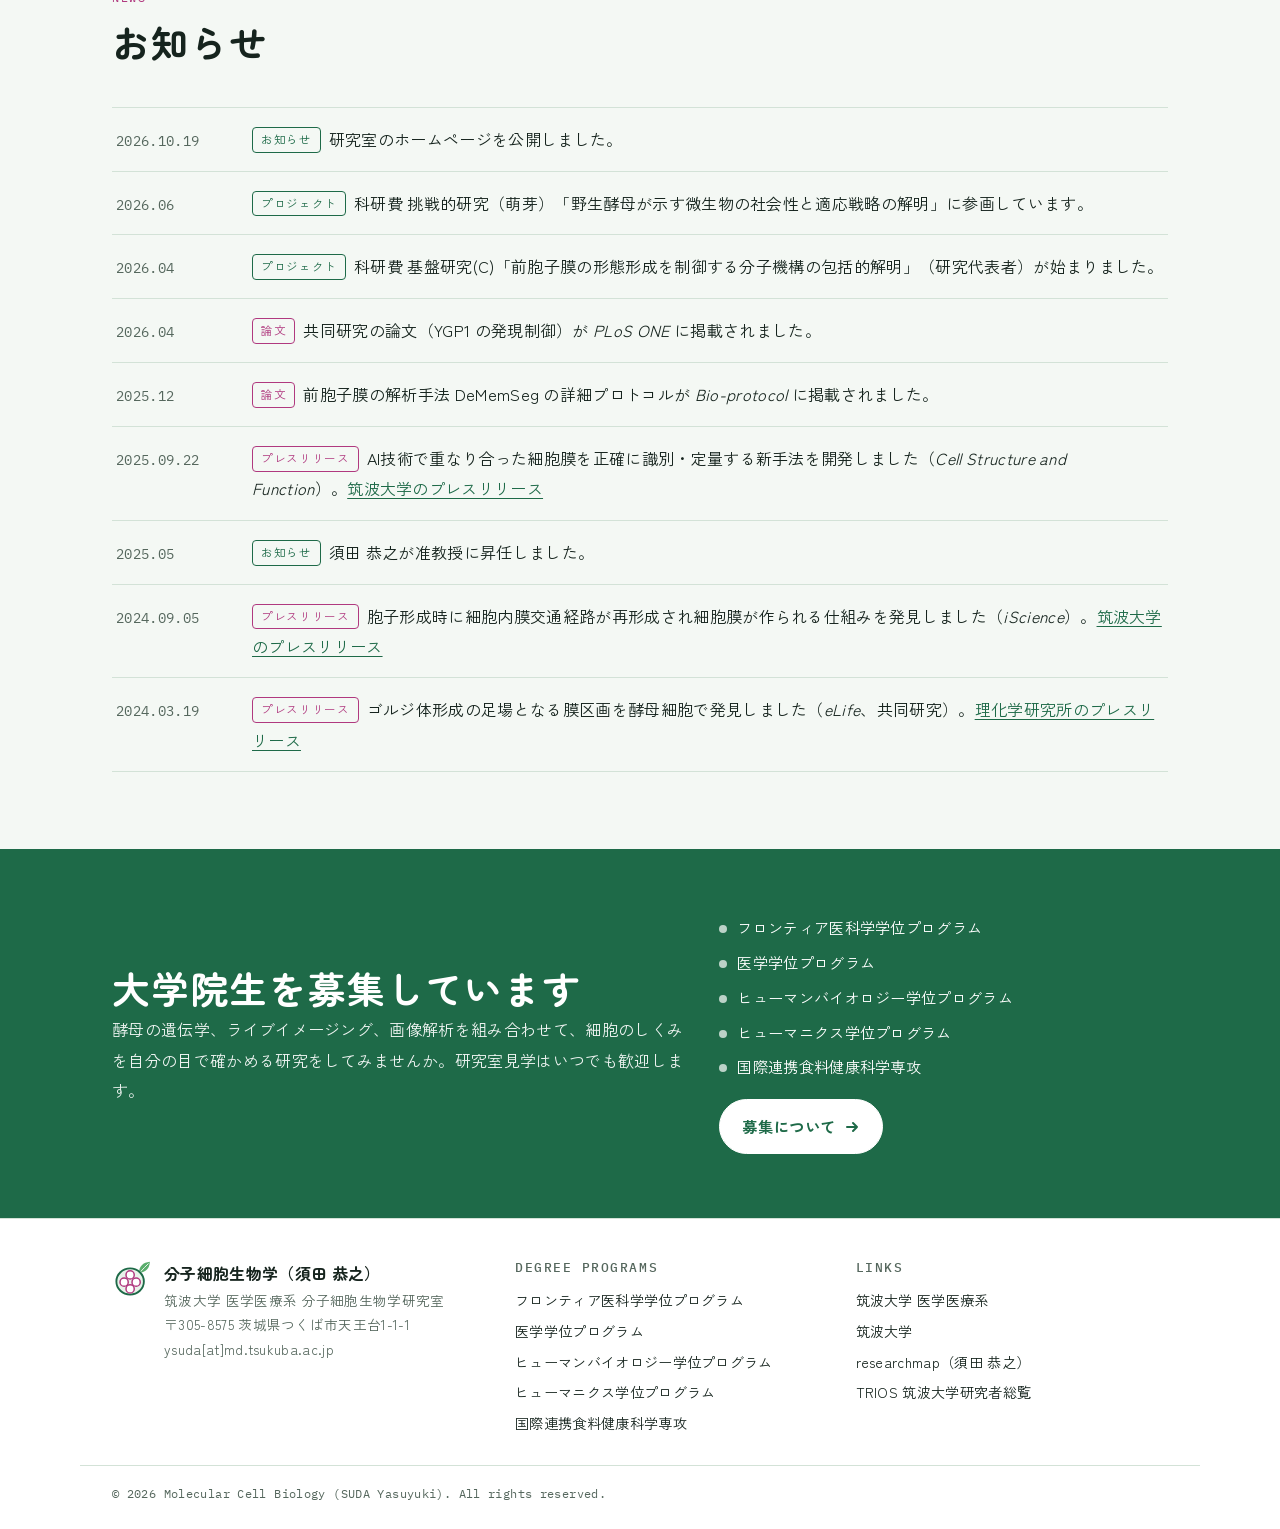
==== commit 63c50c21: "Add files via upload 文章を修正" ====
--- a/index.html
+++ b/index.html
@@ -60,7 +60,7 @@
 </div></section>
 <section class="section"><div class="wrap">
   <div class="section-head"><span class="eyebrow">News</span><h2 class="section-title">お知らせ</h2></div>
-  <ul class="news"><li><time datetime="2026-10-19">2026.10.19</time><p><span class="tag">お知らせ</span>研究室のホームページを公開しました。</p></li><li><time datetime="2026-06">2026.06</time><p><span class="tag">研究費</span>科研費 挑戦的研究（萌芽）「野生酵母が示す微生物の社会性と適応戦略の解明」に参画しています。</p></li><li><time datetime="2026-04">2026.04</time><p><span class="tag">研究費</span>科研費 基盤研究(C)「前胞子膜の形態形成を制御する分子機構の包括的解明」（研究代表者）が始まりました。</p></li><li><time datetime="2026-04">2026.04</time><p><span class="tag paper">論文</span>共同研究の論文（YGP1 の発現制御）が <i>PLoS ONE</i> に掲載されました。</p></li><li><time datetime="2025-12">2025.12</time><p><span class="tag paper">論文</span>前胞子膜の解析手法 DeMemSeg の詳細プロトコルが <i>Bio-protocol</i> に掲載されました。</p></li><li><time datetime="2025-09-22">2025.09.22</time><p><span class="tag paper">プレスリリース</span>AI技術で重なり合った細胞膜を正確に識別・定量する新手法を開発しました（<i>Cell Structure and Function</i>）。<a href="https://www.tsukuba.ac.jp/journal/medicine-health/20250922140000.html" target="_blank" rel="noopener">筑波大学のプレスリリース</a></p></li><li><time datetime="2025-05">2025.05</time><p><span class="tag">お知らせ</span>須田 恭之が准教授に昇任しました。</p></li><li><time datetime="2024-09-05">2024.09.05</time><p><span class="tag paper">プレスリリース</span>胞子形成時に細胞内膜交通経路が再形成され細胞膜が作られる仕組みを発見しました（<i>iScience</i>）。<a href="https://www.tsukuba.ac.jp/journal/medicine-health/20240905140000.html" target="_blank" rel="noopener">筑波大学のプレスリリース</a></p></li><li><time datetime="2024-03-19">2024.03.19</time><p><span class="tag paper">プレスリリース</span>ゴルジ体形成の足場となる膜区画を酵母細胞で発見しました（<i>eLife</i>、共同研究）。<a href="https://www.riken.jp/press/2024/20240319_1/index.html" target="_blank" rel="noopener">理化学研究所のプレスリリース</a></p></li></ul>
+  <ul class="news"><li><time datetime="2026-10-19">2026.10.19</time><p><span class="tag">お知らせ</span>研究室のホームページを公開しました。</p></li><li><time datetime="2026-06">2026.06</time><p><span class="tag">プロジェクト</span>科研費 挑戦的研究（萌芽）「野生酵母が示す微生物の社会性と適応戦略の解明」に参画しています。</p></li><li><time datetime="2026-04">2026.04</time><p><span class="tag">プロジェクト</span>科研費 基盤研究(C)「前胞子膜の形態形成を制御する分子機構の包括的解明」（研究代表者）が始まりました。</p></li><li><time datetime="2026-04">2026.04</time><p><span class="tag paper">論文</span>共同研究の論文（YGP1 の発現制御）が <i>PLoS ONE</i> に掲載されました。</p></li><li><time datetime="2025-12">2025.12</time><p><span class="tag paper">論文</span>前胞子膜の解析手法 DeMemSeg の詳細プロトコルが <i>Bio-protocol</i> に掲載されました。</p></li><li><time datetime="2025-09-22">2025.09.22</time><p><span class="tag paper">プレスリリース</span>AI技術で重なり合った細胞膜を正確に識別・定量する新手法を開発しました（<i>Cell Structure and Function</i>）。<a href="https://www.tsukuba.ac.jp/journal/medicine-health/20250922140000.html" target="_blank" rel="noopener">筑波大学のプレスリリース</a></p></li><li><time datetime="2025-05">2025.05</time><p><span class="tag">お知らせ</span>須田 恭之が准教授に昇任しました。</p></li><li><time datetime="2024-09-05">2024.09.05</time><p><span class="tag paper">プレスリリース</span>胞子形成時に細胞内膜交通経路が再形成され細胞膜が作られる仕組みを発見しました（<i>iScience</i>）。<a href="https://www.tsukuba.ac.jp/journal/medicine-health/20240905140000.html" target="_blank" rel="noopener">筑波大学のプレスリリース</a></p></li><li><time datetime="2024-03-19">2024.03.19</time><p><span class="tag paper">プレスリリース</span>ゴルジ体形成の足場となる膜区画を酵母細胞で発見しました（<i>eLife</i>、共同研究）。<a href="https://www.riken.jp/press/2024/20240319_1/index.html" target="_blank" rel="noopener">理化学研究所のプレスリリース</a></p></li></ul>
 </div></section>
 <section class="band"><div class="wrap">
   <div><h2>大学院生を募集しています</h2><p>酵母の遺伝学、ライブイメージング、画像解析を組み合わせて、細胞のしくみを自分の目で確かめる研究をしてみませんか。研究室見学はいつでも歓迎します。</p></div>
@@ -81,7 +81,7 @@
     <div class="footer-col"><h2>Degree programs</h2><ul><li><a href="https://www.md.tsukuba.ac.jp/FrontierSite/" target="_blank" rel="noopener">フロンティア医科学学位プログラム</a></li><li><a href="https://www.md.tsukuba.ac.jp/gradmed/" target="_blank" rel="noopener">医学学位プログラム</a></li><li><a href="https://hbp.tsukuba.ac.jp/" target="_blank" rel="noopener">ヒューマンバイオロジー学位プログラム</a></li><li><a href="https://g-sigma.edu.tsukuba.ac.jp/humanics/" target="_blank" rel="noopener">ヒューマニクス学位プログラム</a></li><li><a href="http://www.gip.tsukuba.ac.jp/" target="_blank" rel="noopener">国際連携食料健康科学専攻</a></li></ul></div>
     <div class="footer-col"><h2>Links</h2><ul><li><a href="https://www.md.tsukuba.ac.jp/top/" target="_blank" rel="noopener">筑波大学 医学医療系</a></li><li><a href="https://www.tsukuba.ac.jp/" target="_blank" rel="noopener">筑波大学</a></li><li><a href="https://researchmap.jp/yasu_suda/" target="_blank" rel="noopener">researchmap（須田 恭之）</a></li><li><a href="https://trios.tsukuba.ac.jp/researcher/0000003522" target="_blank" rel="noopener">TRIOS 筑波大学研究者総覧</a></li></ul></div>
   </div>
-  <div class="wrap copyright">© 2026 Molecular Cell Biology (SUDA Yasuyuki), University of Tsukuba.</div>
+  <div class="wrap copyright">© 2026 Molecular Cell Biology (SUDA Yasuyuki). All rights reserved.</div>
 </footer>
 <script src="main.js"></script>
 </body>
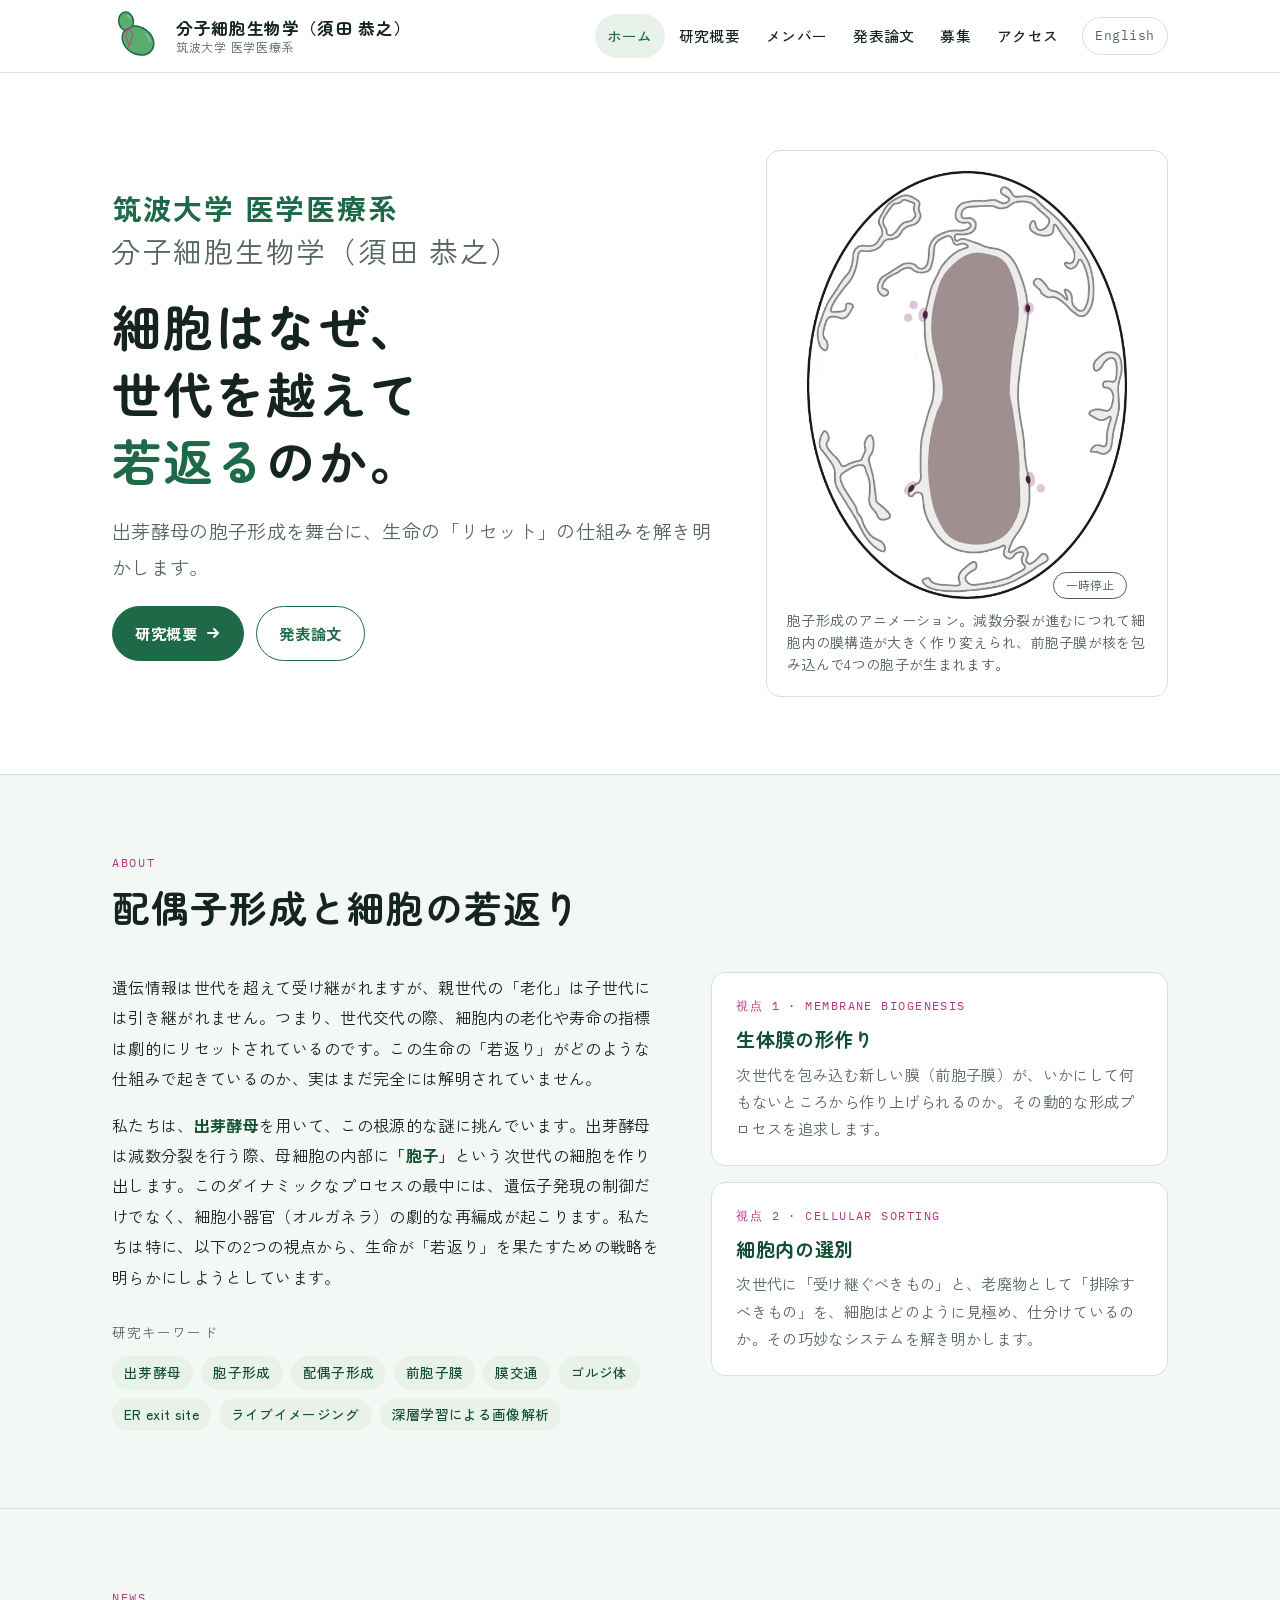
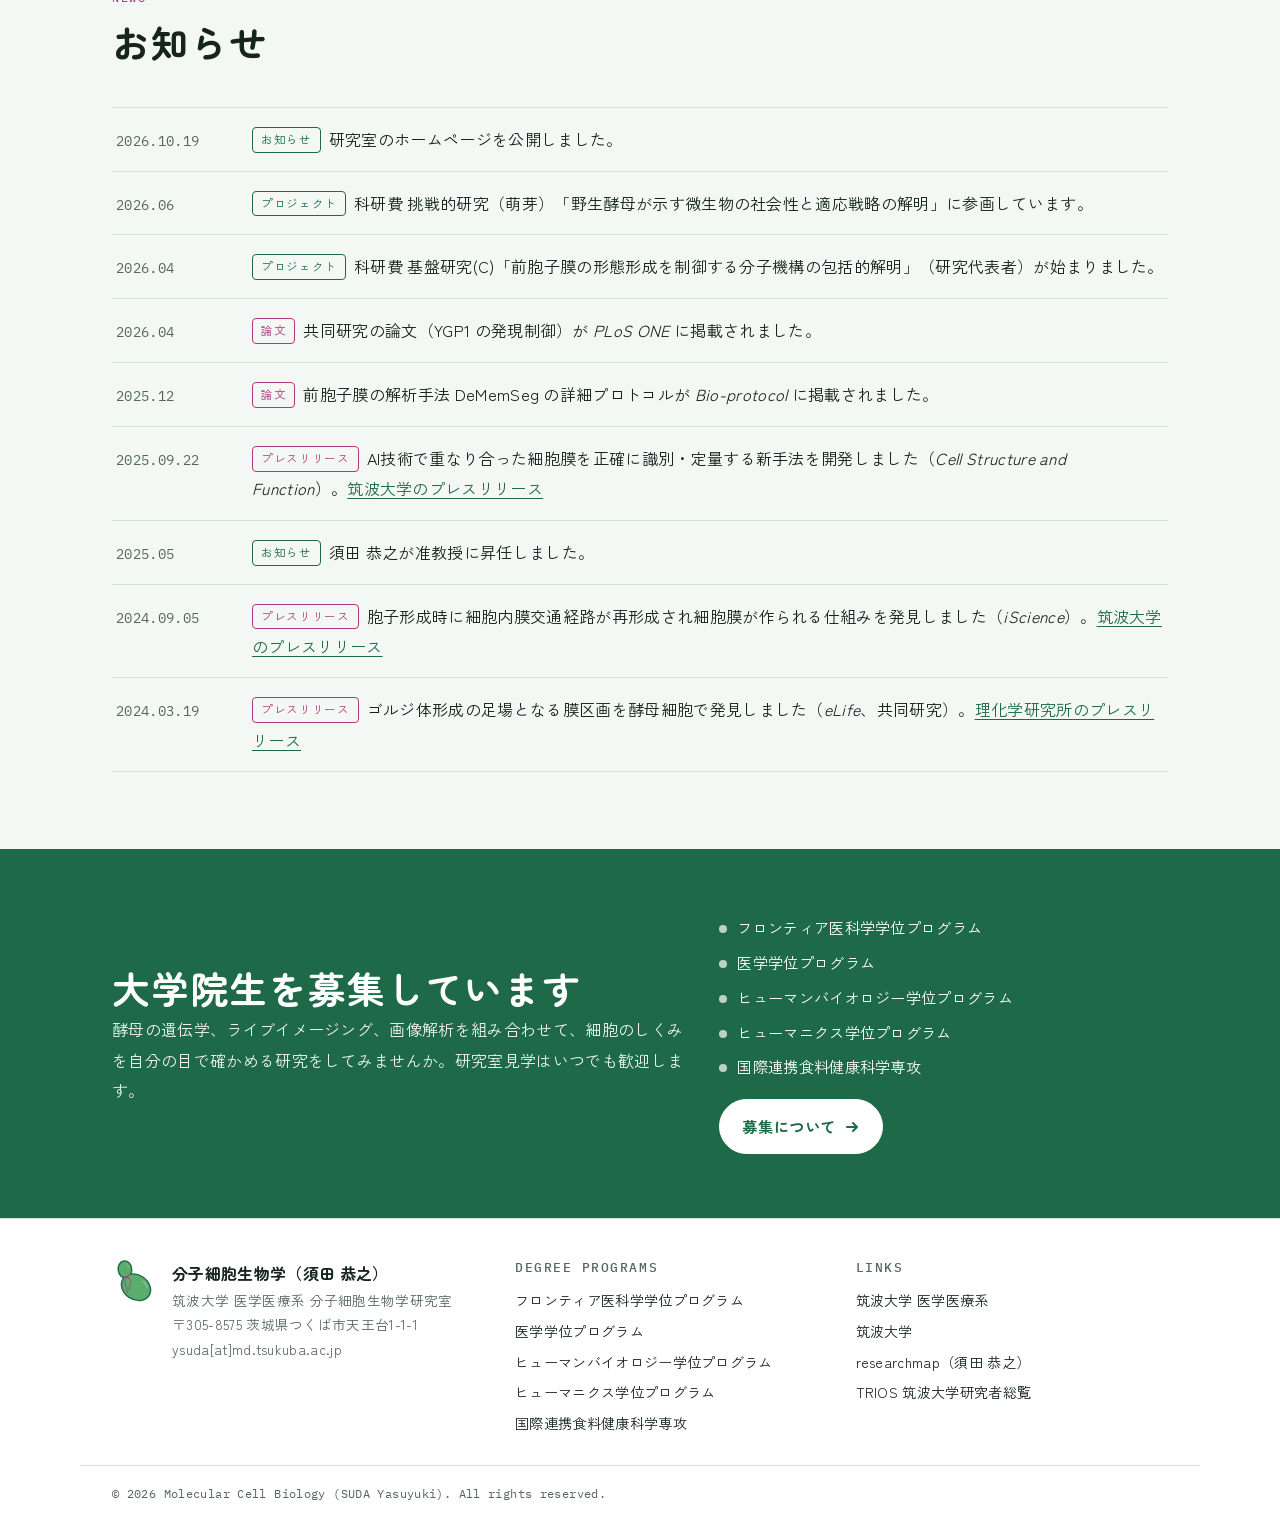
==== commit 5f7fcf2b: "Add files via upload" ====
--- a/index.html
+++ b/index.html
@@ -15,14 +15,17 @@
 <a class="skip" href="#main">本文へスキップ</a>
 <header class="site-header" data-menu="closed">
   <div class="wrap header-inner">
-    <a class="brand" href="index.html"><svg class="brand-mark" viewBox="0 0 64 64" aria-hidden="true" focusable="false">
-<path class="logo-leaf" d="M43.5 22.5C42.5 12 50 5.5 60.5 4.5C60.5 14.5 54 21.5 43.5 22.5Z"/>
-<path class="logo-vein" d="M45.6 20.4Q52 13.2 58 7.6" fill="none" stroke-width="1.4" stroke-linecap="round"/>
-<ellipse class="logo-cell" cx="29" cy="36" rx="22" ry="21" stroke-width="3"/>
-<circle class="logo-spore" cx="29" cy="25.4" r="6.6" stroke-width="2.4"/>
-<circle class="logo-spore" cx="19.4" cy="37" r="6.6" stroke-width="2.4"/>
-<circle class="logo-spore" cx="38.6" cy="37" r="6.6" stroke-width="2.4"/>
-<circle class="logo-spore" cx="29" cy="47.8" r="6.6" stroke-width="2.4"/>
+    <a class="brand" href="index.html"><svg class="brand-mark" aria-hidden="true" focusable="false" xmlns="http://www.w3.org/2000/svg" viewBox="-55.75 -37.41 305.65 305.65">
+<g>
+<g fill="#1e6a48" stroke="#1e6a48" stroke-width="18.0" stroke-linejoin="round"><ellipse cx="26.617439823902934" cy="28.646310215102698" rx="38.78" ry="49.65" transform="rotate(-7.082 26.617439823902934 28.646310215102698)"/><ellipse cx="97.07" cy="142.35" rx="93.93" ry="74.01" transform="rotate(34.011 97.07 142.35)"/></g>
+<g fill="#5aad6c"><ellipse cx="26.617439823902934" cy="28.646310215102698" rx="38.78" ry="49.65" transform="rotate(-7.082 26.617439823902934 28.646310215102698)"/><ellipse cx="97.07" cy="142.35" rx="93.93" ry="74.01" transform="rotate(34.011 97.07 142.35)"/></g>
+<path d="M142.41 103.08 L143.97 104.59 L145.48 106.13 L146.95 107.70 L148.38 109.31 L149.77 110.93 L151.11 112.59 L152.41 114.27 L153.66 115.98 L154.86 117.70 L156.01 119.45 L157.11 121.22 L158.16 123.00 L159.16 124.80 L160.11 126.62 L161.01 128.45 L161.85 130.29 L162.63 132.14 L163.36 134.00 L164.03 135.87 L164.65 137.74 L165.21 139.62 L165.71 141.50 L166.16 143.38 L166.54 145.26" fill="none" stroke="#ffffff" stroke-opacity="0.35" stroke-width="7" stroke-linecap="round"/><path d="M35.99 -5.21 L36.78 -4.79 L37.56 -4.34 L38.33 -3.86 L39.09 -3.35 L39.84 -2.82 L40.58 -2.26 L41.31 -1.68 L42.02 -1.07 L42.73 -0.43 L43.42 0.23 L44.09 0.91 L44.75 1.62 L45.39 2.35 L46.02 3.10 L46.64 3.88 L47.23 4.67 L47.81 5.49 L48.37 6.32 L48.91 7.18 L49.43 8.05 L49.94 8.94 L50.42 9.85 L50.88 10.77 L51.33 11.71" fill="none" stroke="#ffffff" stroke-opacity="0.35" stroke-width="6" stroke-linecap="round"/>
+<path d="M24.64 78.68Q45.01 76.49 58.25 60.86" fill="none" stroke="#b0397f" stroke-width="8" stroke-linecap="round"/>
+<path d="M36.36 79.24C26.36 94.24 24.36 116.24 30.36 132.24C35.36 144.24 42.36 152.24 40.36 166.24" fill="none" stroke="#b0397f" stroke-width="5" stroke-linecap="round"/>
+<path d="M41.36 79.24C58.36 84.24 68.36 100.24 64.36 118.24C61.36 130.24 52.36 136.24 54.36 150.24" fill="none" stroke="#b0397f" stroke-width="5" stroke-linecap="round"/>
+<ellipse cx="38.36" cy="76.24" rx="7.4" ry="6.2" fill="#b0397f"/>
+<path d="M40.36 164.24l-5 14h10z" fill="#b0397f"/><path d="M54.36 148.24l-5 14h10z" fill="#b0397f"/>
+</g>
 </svg><span class="brand-text"><span class="brand-name">分子細胞生物学（須田 恭之）</span><span class="brand-sub">筑波大学 医学医療系</span></span></a>
     <button class="menu-btn" type="button" aria-controls="site-nav" aria-expanded="false" aria-label="メニュー"><svg class="i-open" viewBox="0 0 24 24" fill="none" stroke="currentColor" stroke-width="2" stroke-linecap="round" aria-hidden="true"><path d="M4 7h16M4 12h16M4 17h16"/></svg><svg class="i-close" viewBox="0 0 24 24" fill="none" stroke="currentColor" stroke-width="2" stroke-linecap="round" aria-hidden="true"><path d="M6 6l12 12M18 6L6 18"/></svg></button>
     <nav class="nav" id="site-nav" data-open="false" aria-label="メインメニュー">
@@ -69,14 +72,17 @@
 </main>
 <footer class="site-footer">
   <div class="wrap footer-grid">
-    <div class="footer-brand"><svg class="brand-mark" viewBox="0 0 64 64" aria-hidden="true" focusable="false">
-<path class="logo-leaf" d="M43.5 22.5C42.5 12 50 5.5 60.5 4.5C60.5 14.5 54 21.5 43.5 22.5Z"/>
-<path class="logo-vein" d="M45.6 20.4Q52 13.2 58 7.6" fill="none" stroke-width="1.4" stroke-linecap="round"/>
-<ellipse class="logo-cell" cx="29" cy="36" rx="22" ry="21" stroke-width="3"/>
-<circle class="logo-spore" cx="29" cy="25.4" r="6.6" stroke-width="2.4"/>
-<circle class="logo-spore" cx="19.4" cy="37" r="6.6" stroke-width="2.4"/>
-<circle class="logo-spore" cx="38.6" cy="37" r="6.6" stroke-width="2.4"/>
-<circle class="logo-spore" cx="29" cy="47.8" r="6.6" stroke-width="2.4"/>
+    <div class="footer-brand"><svg class="brand-mark" aria-hidden="true" focusable="false" xmlns="http://www.w3.org/2000/svg" viewBox="-55.75 -37.41 305.65 305.65">
+<g>
+<g fill="#1e6a48" stroke="#1e6a48" stroke-width="18.0" stroke-linejoin="round"><ellipse cx="26.617439823902934" cy="28.646310215102698" rx="38.78" ry="49.65" transform="rotate(-7.082 26.617439823902934 28.646310215102698)"/><ellipse cx="97.07" cy="142.35" rx="93.93" ry="74.01" transform="rotate(34.011 97.07 142.35)"/></g>
+<g fill="#5aad6c"><ellipse cx="26.617439823902934" cy="28.646310215102698" rx="38.78" ry="49.65" transform="rotate(-7.082 26.617439823902934 28.646310215102698)"/><ellipse cx="97.07" cy="142.35" rx="93.93" ry="74.01" transform="rotate(34.011 97.07 142.35)"/></g>
+<path d="M142.41 103.08 L143.97 104.59 L145.48 106.13 L146.95 107.70 L148.38 109.31 L149.77 110.93 L151.11 112.59 L152.41 114.27 L153.66 115.98 L154.86 117.70 L156.01 119.45 L157.11 121.22 L158.16 123.00 L159.16 124.80 L160.11 126.62 L161.01 128.45 L161.85 130.29 L162.63 132.14 L163.36 134.00 L164.03 135.87 L164.65 137.74 L165.21 139.62 L165.71 141.50 L166.16 143.38 L166.54 145.26" fill="none" stroke="#ffffff" stroke-opacity="0.35" stroke-width="7" stroke-linecap="round"/><path d="M35.99 -5.21 L36.78 -4.79 L37.56 -4.34 L38.33 -3.86 L39.09 -3.35 L39.84 -2.82 L40.58 -2.26 L41.31 -1.68 L42.02 -1.07 L42.73 -0.43 L43.42 0.23 L44.09 0.91 L44.75 1.62 L45.39 2.35 L46.02 3.10 L46.64 3.88 L47.23 4.67 L47.81 5.49 L48.37 6.32 L48.91 7.18 L49.43 8.05 L49.94 8.94 L50.42 9.85 L50.88 10.77 L51.33 11.71" fill="none" stroke="#ffffff" stroke-opacity="0.35" stroke-width="6" stroke-linecap="round"/>
+<path d="M24.64 78.68Q45.01 76.49 58.25 60.86" fill="none" stroke="#b0397f" stroke-width="8" stroke-linecap="round"/>
+<path d="M36.36 79.24C26.36 94.24 24.36 116.24 30.36 132.24C35.36 144.24 42.36 152.24 40.36 166.24" fill="none" stroke="#b0397f" stroke-width="5" stroke-linecap="round"/>
+<path d="M41.36 79.24C58.36 84.24 68.36 100.24 64.36 118.24C61.36 130.24 52.36 136.24 54.36 150.24" fill="none" stroke="#b0397f" stroke-width="5" stroke-linecap="round"/>
+<ellipse cx="38.36" cy="76.24" rx="7.4" ry="6.2" fill="#b0397f"/>
+<path d="M40.36 164.24l-5 14h10z" fill="#b0397f"/><path d="M54.36 148.24l-5 14h10z" fill="#b0397f"/>
+</g>
 </svg><address><strong>分子細胞生物学（須田 恭之）</strong>筑波大学 医学医療系 分子細胞生物学研究室<br>〒305-8575 茨城県つくば市天王台1-1-1<br>ysuda[at]md.tsukuba.ac.jp</address></div>
     <div class="footer-col"><h2>Degree programs</h2><ul><li><a href="https://www.md.tsukuba.ac.jp/FrontierSite/" target="_blank" rel="noopener">フロンティア医科学学位プログラム</a></li><li><a href="https://www.md.tsukuba.ac.jp/gradmed/" target="_blank" rel="noopener">医学学位プログラム</a></li><li><a href="https://hbp.tsukuba.ac.jp/" target="_blank" rel="noopener">ヒューマンバイオロジー学位プログラム</a></li><li><a href="https://g-sigma.edu.tsukuba.ac.jp/humanics/" target="_blank" rel="noopener">ヒューマニクス学位プログラム</a></li><li><a href="http://www.gip.tsukuba.ac.jp/" target="_blank" rel="noopener">国際連携食料健康科学専攻</a></li></ul></div>
     <div class="footer-col"><h2>Links</h2><ul><li><a href="https://www.md.tsukuba.ac.jp/top/" target="_blank" rel="noopener">筑波大学 医学医療系</a></li><li><a href="https://www.tsukuba.ac.jp/" target="_blank" rel="noopener">筑波大学</a></li><li><a href="https://researchmap.jp/yasu_suda/" target="_blank" rel="noopener">researchmap（須田 恭之）</a></li><li><a href="https://trios.tsukuba.ac.jp/researcher/0000003522" target="_blank" rel="noopener">TRIOS 筑波大学研究者総覧</a></li></ul></div>
--- a/style.css
+++ b/style.css
@@ -124,7 +124,7 @@
 }
 .brand { display: flex; align-items: center; gap: 12px; text-decoration: none; color: var(--ink); min-width: 0; }
 .brand:hover { color: var(--ink); }
-.brand-mark { width: 44px; height: 44px; flex: none; }
+.brand-mark { width: 52px; height: 52px; flex: none; }
 .brand-text { display: flex; flex-direction: column; line-height: 1.35; min-width: 0; }
 .brand-name { font-family: var(--font-display); font-weight: 700; font-size: 1.05rem; letter-spacing: 0.04em; }
 .brand-sub { font-size: 0.75rem; color: var(--muted); letter-spacing: 0.06em; }
@@ -408,7 +408,7 @@
 .footer-grid { display: grid; gap: 28px; padding-block: 40px 28px; }
 @media (min-width: 900px) { .footer-grid { grid-template-columns: 1.2fr 1fr 1fr; } }
 .footer-brand { display: flex; gap: 12px; align-items: flex-start; }
-.footer-brand .brand-mark { width: 40px; height: 40px; }
+.footer-brand .brand-mark { width: 48px; height: 48px; }
 .footer-brand address { font-style: normal; font-size: 0.85rem; color: var(--muted); line-height: 1.8; }
 .footer-brand strong { display: block; color: var(--ink); font-family: var(--font-display); font-size: 1rem; }
 .footer-col h2 { font-size: 0.8rem; font-family: var(--font-mono); letter-spacing: 0.12em; color: var(--muted); text-transform: uppercase; margin-bottom: 10px; font-weight: 500; }
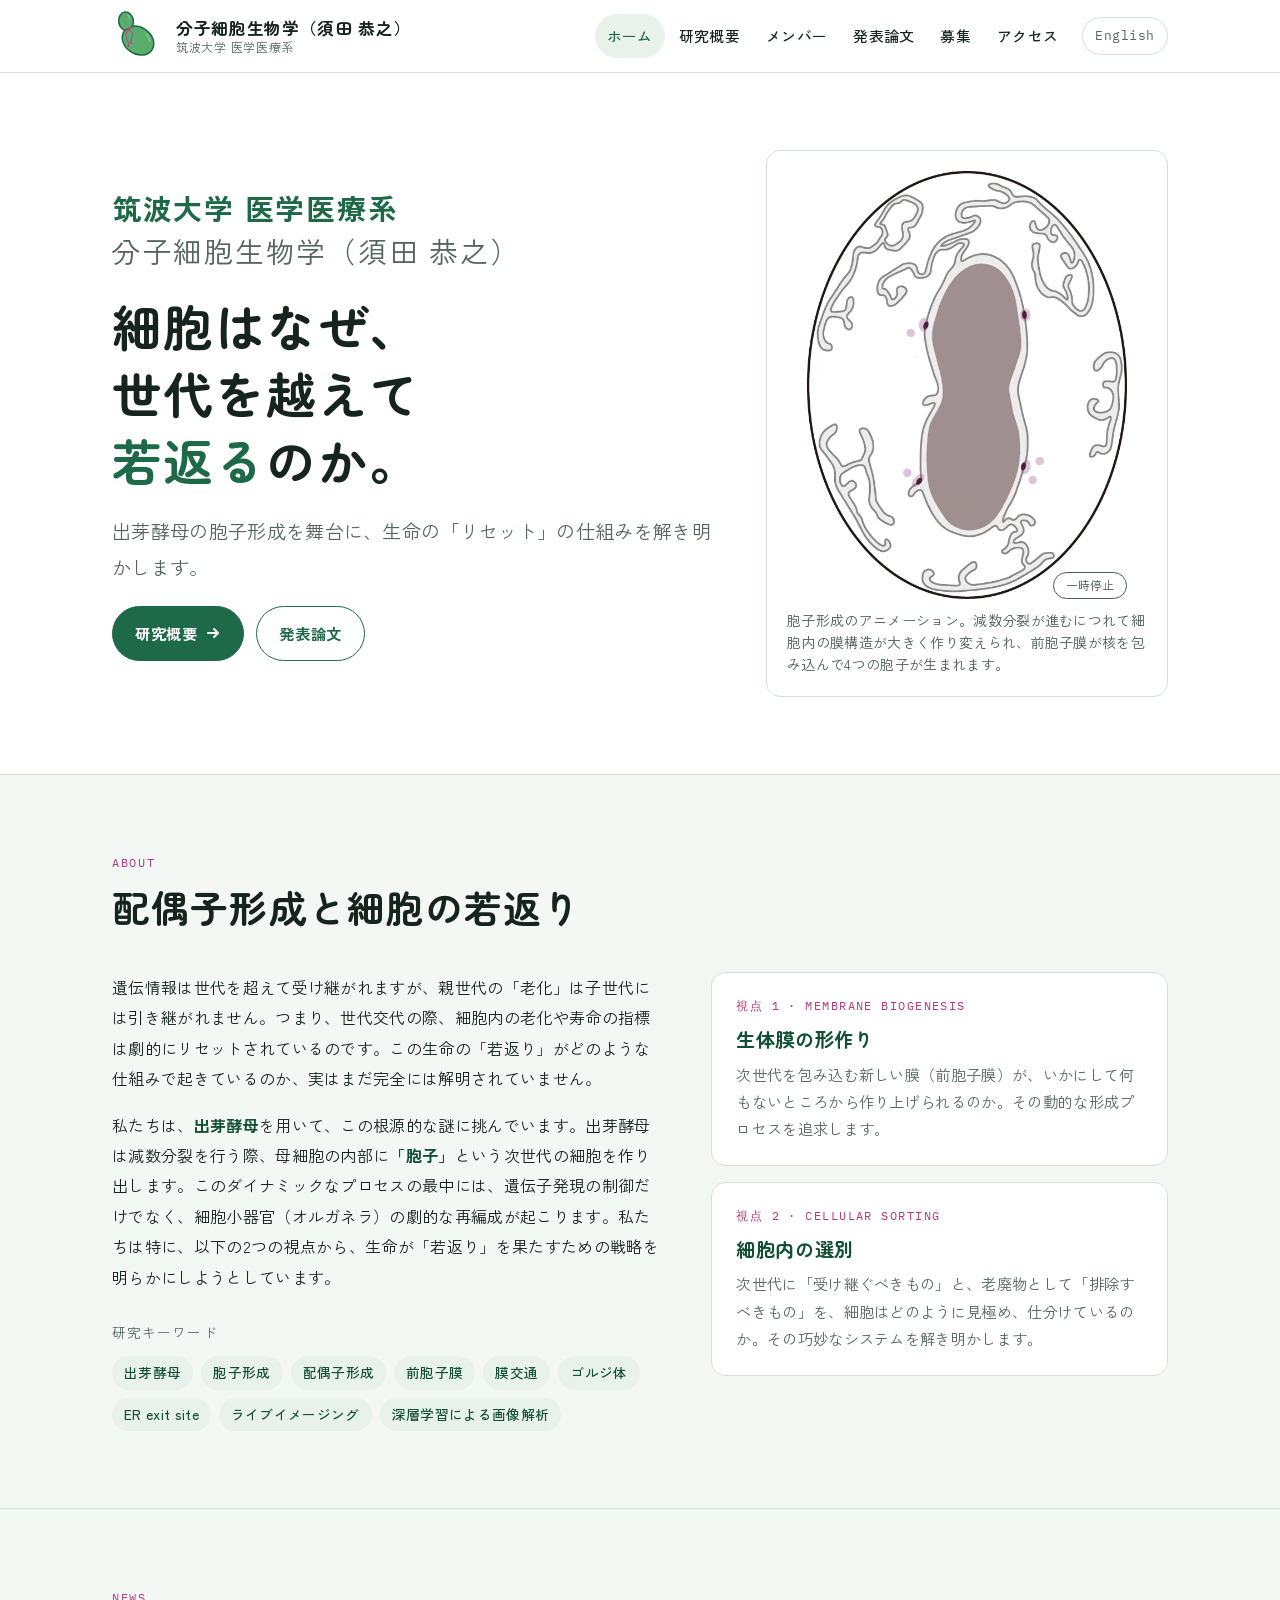
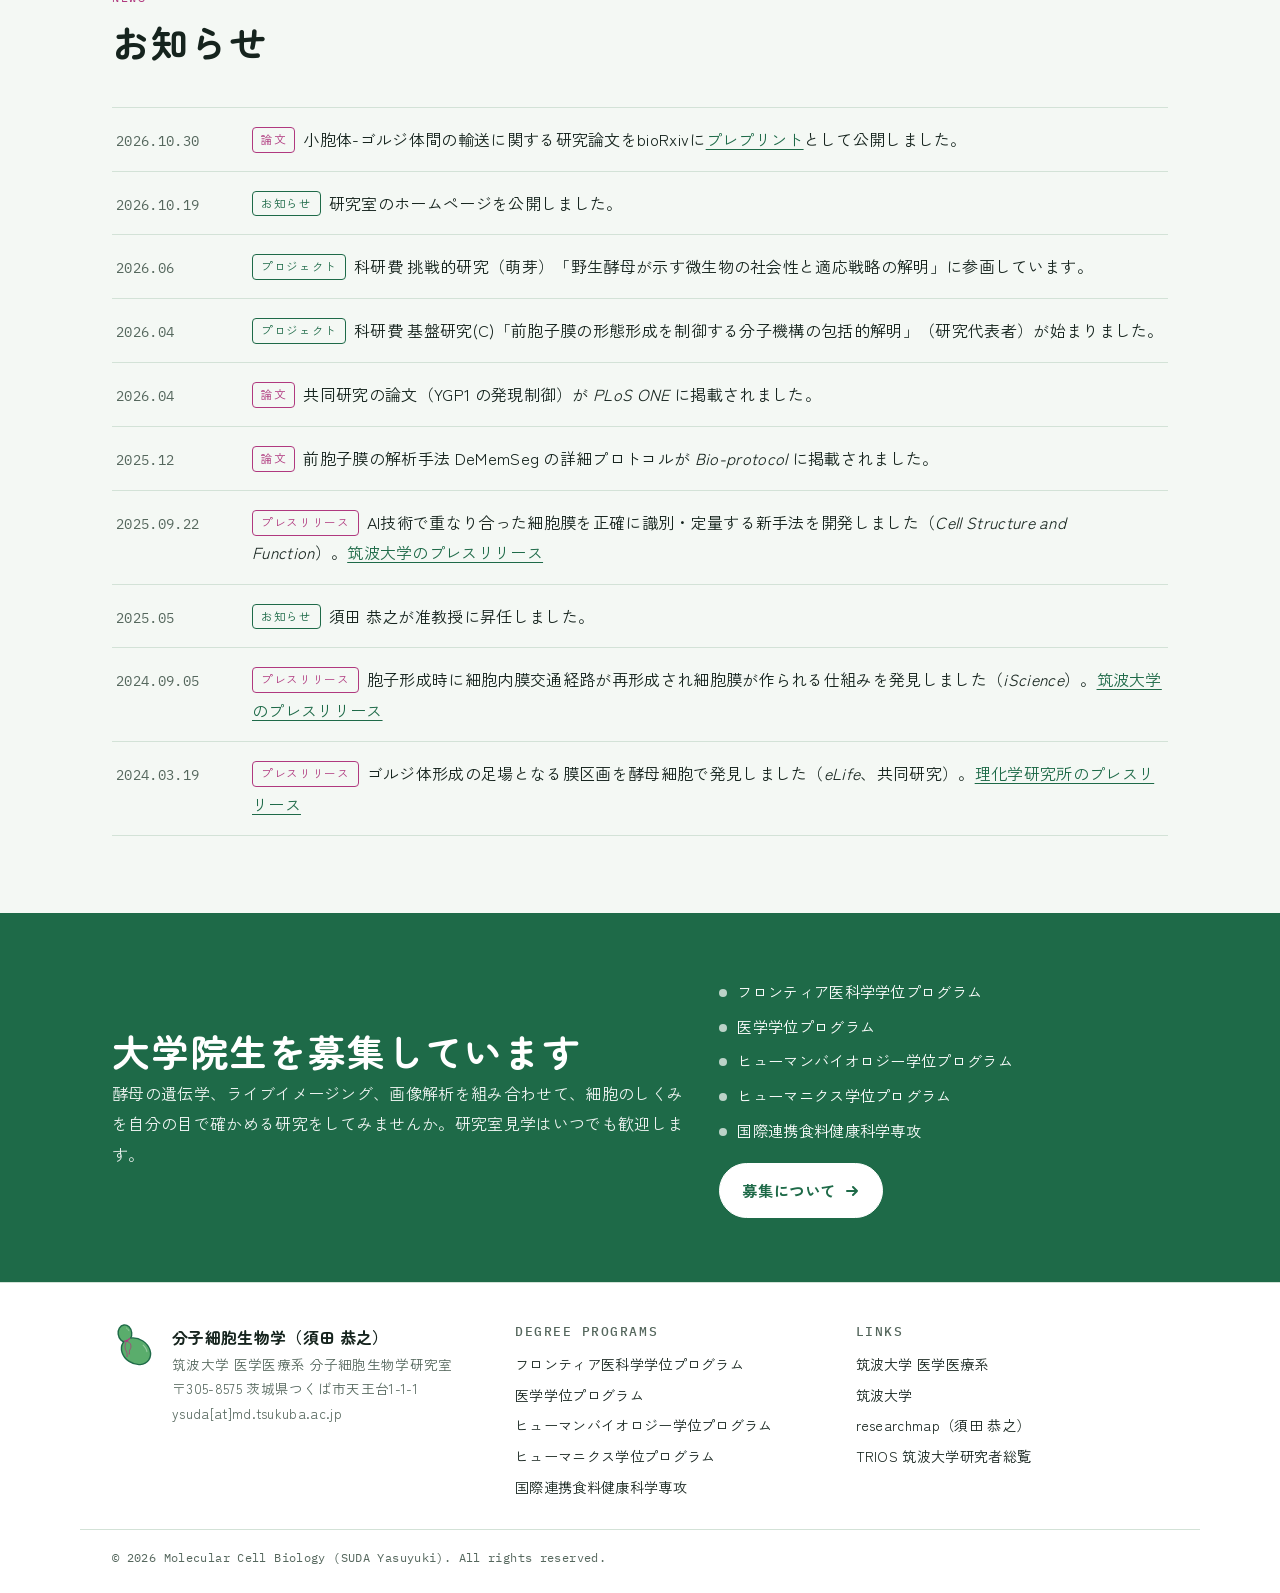
==== commit ba2bafae: "Add files via upload" ====
--- a/index.html
+++ b/index.html
@@ -63,7 +63,7 @@
 </div></section>
 <section class="section"><div class="wrap">
   <div class="section-head"><span class="eyebrow">News</span><h2 class="section-title">お知らせ</h2></div>
-  <ul class="news"><li><time datetime="2026-10-19">2026.10.19</time><p><span class="tag">お知らせ</span>研究室のホームページを公開しました。</p></li><li><time datetime="2026-06">2026.06</time><p><span class="tag">プロジェクト</span>科研費 挑戦的研究（萌芽）「野生酵母が示す微生物の社会性と適応戦略の解明」に参画しています。</p></li><li><time datetime="2026-04">2026.04</time><p><span class="tag">プロジェクト</span>科研費 基盤研究(C)「前胞子膜の形態形成を制御する分子機構の包括的解明」（研究代表者）が始まりました。</p></li><li><time datetime="2026-04">2026.04</time><p><span class="tag paper">論文</span>共同研究の論文（YGP1 の発現制御）が <i>PLoS ONE</i> に掲載されました。</p></li><li><time datetime="2025-12">2025.12</time><p><span class="tag paper">論文</span>前胞子膜の解析手法 DeMemSeg の詳細プロトコルが <i>Bio-protocol</i> に掲載されました。</p></li><li><time datetime="2025-09-22">2025.09.22</time><p><span class="tag paper">プレスリリース</span>AI技術で重なり合った細胞膜を正確に識別・定量する新手法を開発しました（<i>Cell Structure and Function</i>）。<a href="https://www.tsukuba.ac.jp/journal/medicine-health/20250922140000.html" target="_blank" rel="noopener">筑波大学のプレスリリース</a></p></li><li><time datetime="2025-05">2025.05</time><p><span class="tag">お知らせ</span>須田 恭之が准教授に昇任しました。</p></li><li><time datetime="2024-09-05">2024.09.05</time><p><span class="tag paper">プレスリリース</span>胞子形成時に細胞内膜交通経路が再形成され細胞膜が作られる仕組みを発見しました（<i>iScience</i>）。<a href="https://www.tsukuba.ac.jp/journal/medicine-health/20240905140000.html" target="_blank" rel="noopener">筑波大学のプレスリリース</a></p></li><li><time datetime="2024-03-19">2024.03.19</time><p><span class="tag paper">プレスリリース</span>ゴルジ体形成の足場となる膜区画を酵母細胞で発見しました（<i>eLife</i>、共同研究）。<a href="https://www.riken.jp/press/2024/20240319_1/index.html" target="_blank" rel="noopener">理化学研究所のプレスリリース</a></p></li></ul>
+  <ul class="news"><li><time datetime="2026-10-30">2026.10.30</time><p><span class="tag paper">論文</span>小胞体-ゴルジ体間の輸送に関する研究論文をbioRxivに<a href="https://doi.org/10.64898/2026.10.06.756745" target="_blank" rel="noopener">プレプリント</a>として公開しました。</p></li><li><time datetime="2026-10-19">2026.10.19</time><p><span class="tag">お知らせ</span>研究室のホームページを公開しました。</p></li><li><time datetime="2026-06">2026.06</time><p><span class="tag">プロジェクト</span>科研費 挑戦的研究（萌芽）「野生酵母が示す微生物の社会性と適応戦略の解明」に参画しています。</p></li><li><time datetime="2026-04">2026.04</time><p><span class="tag">プロジェクト</span>科研費 基盤研究(C)「前胞子膜の形態形成を制御する分子機構の包括的解明」（研究代表者）が始まりました。</p></li><li><time datetime="2026-04">2026.04</time><p><span class="tag paper">論文</span>共同研究の論文（YGP1 の発現制御）が <i>PLoS ONE</i> に掲載されました。</p></li><li><time datetime="2025-12">2025.12</time><p><span class="tag paper">論文</span>前胞子膜の解析手法 DeMemSeg の詳細プロトコルが <i>Bio-protocol</i> に掲載されました。</p></li><li><time datetime="2025-09-22">2025.09.22</time><p><span class="tag paper">プレスリリース</span>AI技術で重なり合った細胞膜を正確に識別・定量する新手法を開発しました（<i>Cell Structure and Function</i>）。<a href="https://www.tsukuba.ac.jp/journal/medicine-health/20250922140000.html" target="_blank" rel="noopener">筑波大学のプレスリリース</a></p></li><li><time datetime="2025-05">2025.05</time><p><span class="tag">お知らせ</span>須田 恭之が准教授に昇任しました。</p></li><li><time datetime="2024-09-05">2024.09.05</time><p><span class="tag paper">プレスリリース</span>胞子形成時に細胞内膜交通経路が再形成され細胞膜が作られる仕組みを発見しました（<i>iScience</i>）。<a href="https://www.tsukuba.ac.jp/journal/medicine-health/20240905140000.html" target="_blank" rel="noopener">筑波大学のプレスリリース</a></p></li><li><time datetime="2024-03-19">2024.03.19</time><p><span class="tag paper">プレスリリース</span>ゴルジ体形成の足場となる膜区画を酵母細胞で発見しました（<i>eLife</i>、共同研究）。<a href="https://www.riken.jp/press/2024/20240319_1/index.html" target="_blank" rel="noopener">理化学研究所のプレスリリース</a></p></li></ul>
 </div></section>
 <section class="band"><div class="wrap">
   <div><h2>大学院生を募集しています</h2><p>酵母の遺伝学、ライブイメージング、画像解析を組み合わせて、細胞のしくみを自分の目で確かめる研究をしてみませんか。研究室見学はいつでも歓迎します。</p></div>
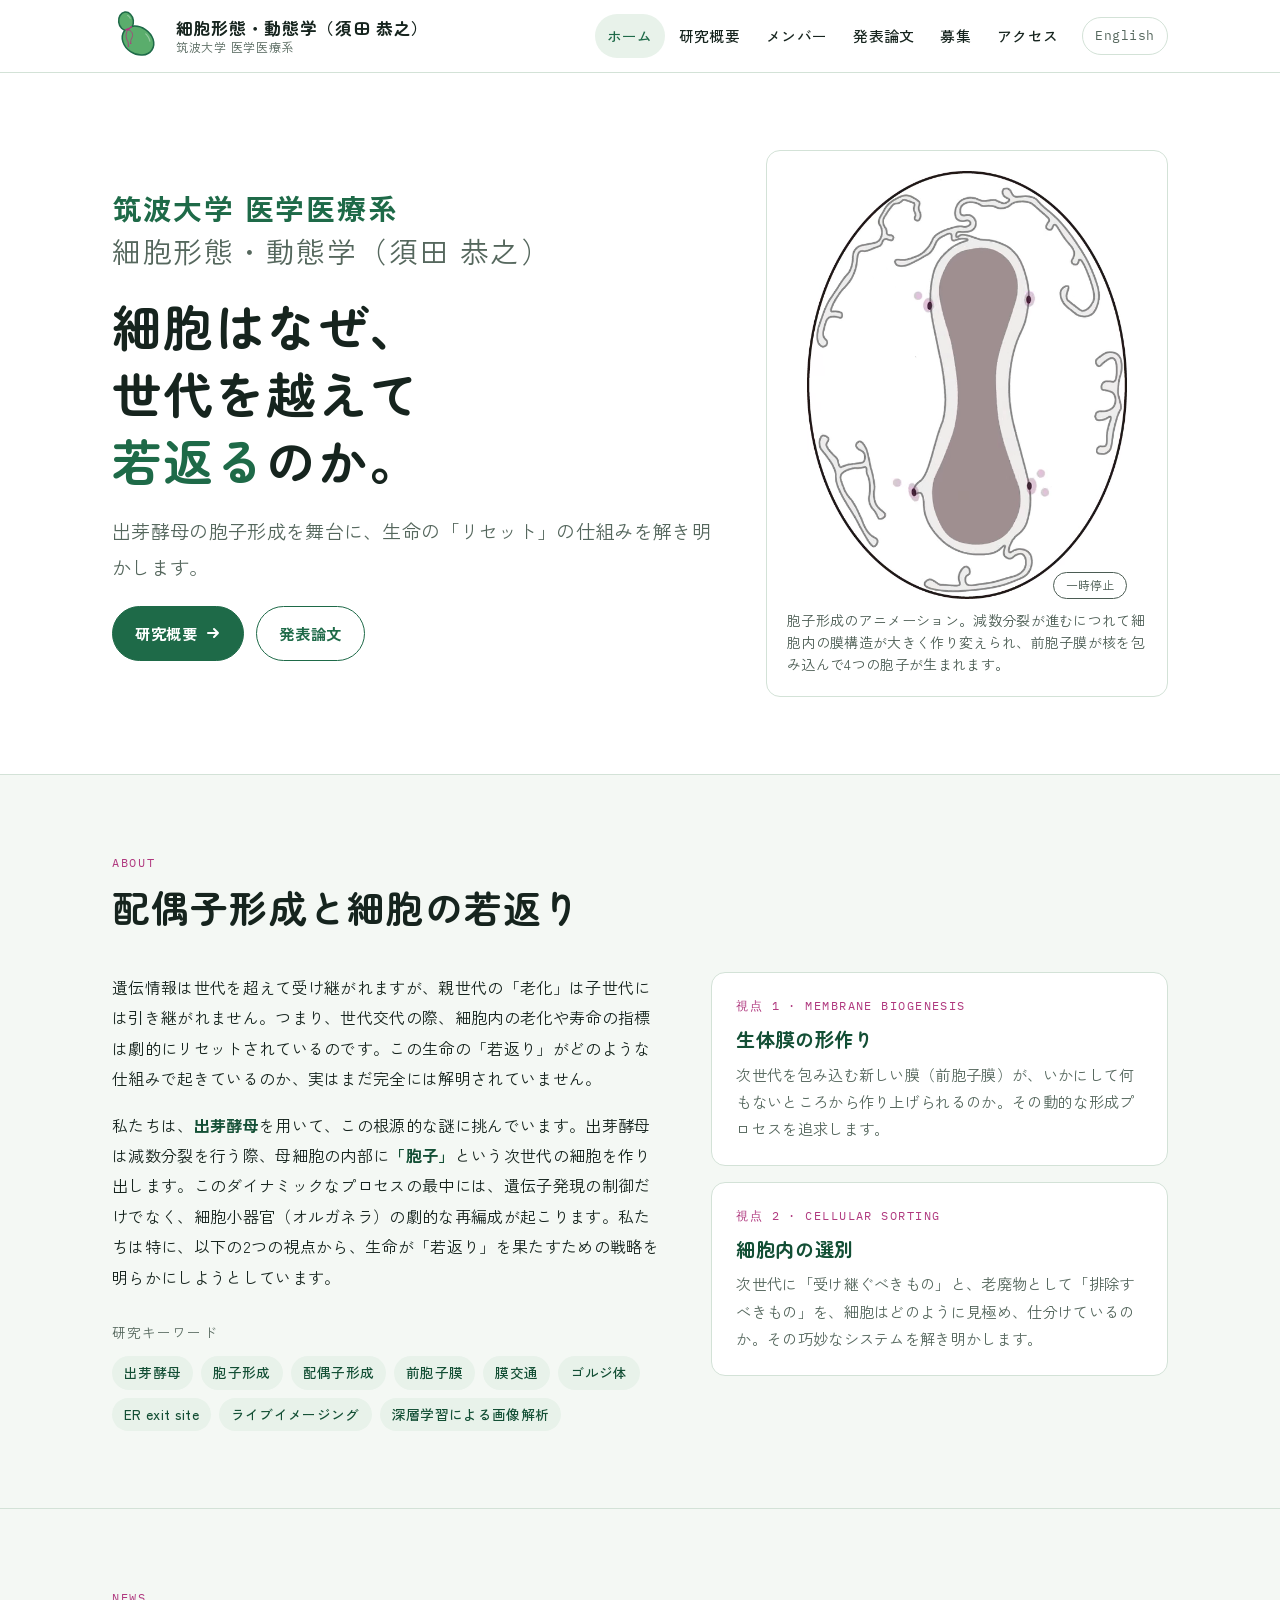
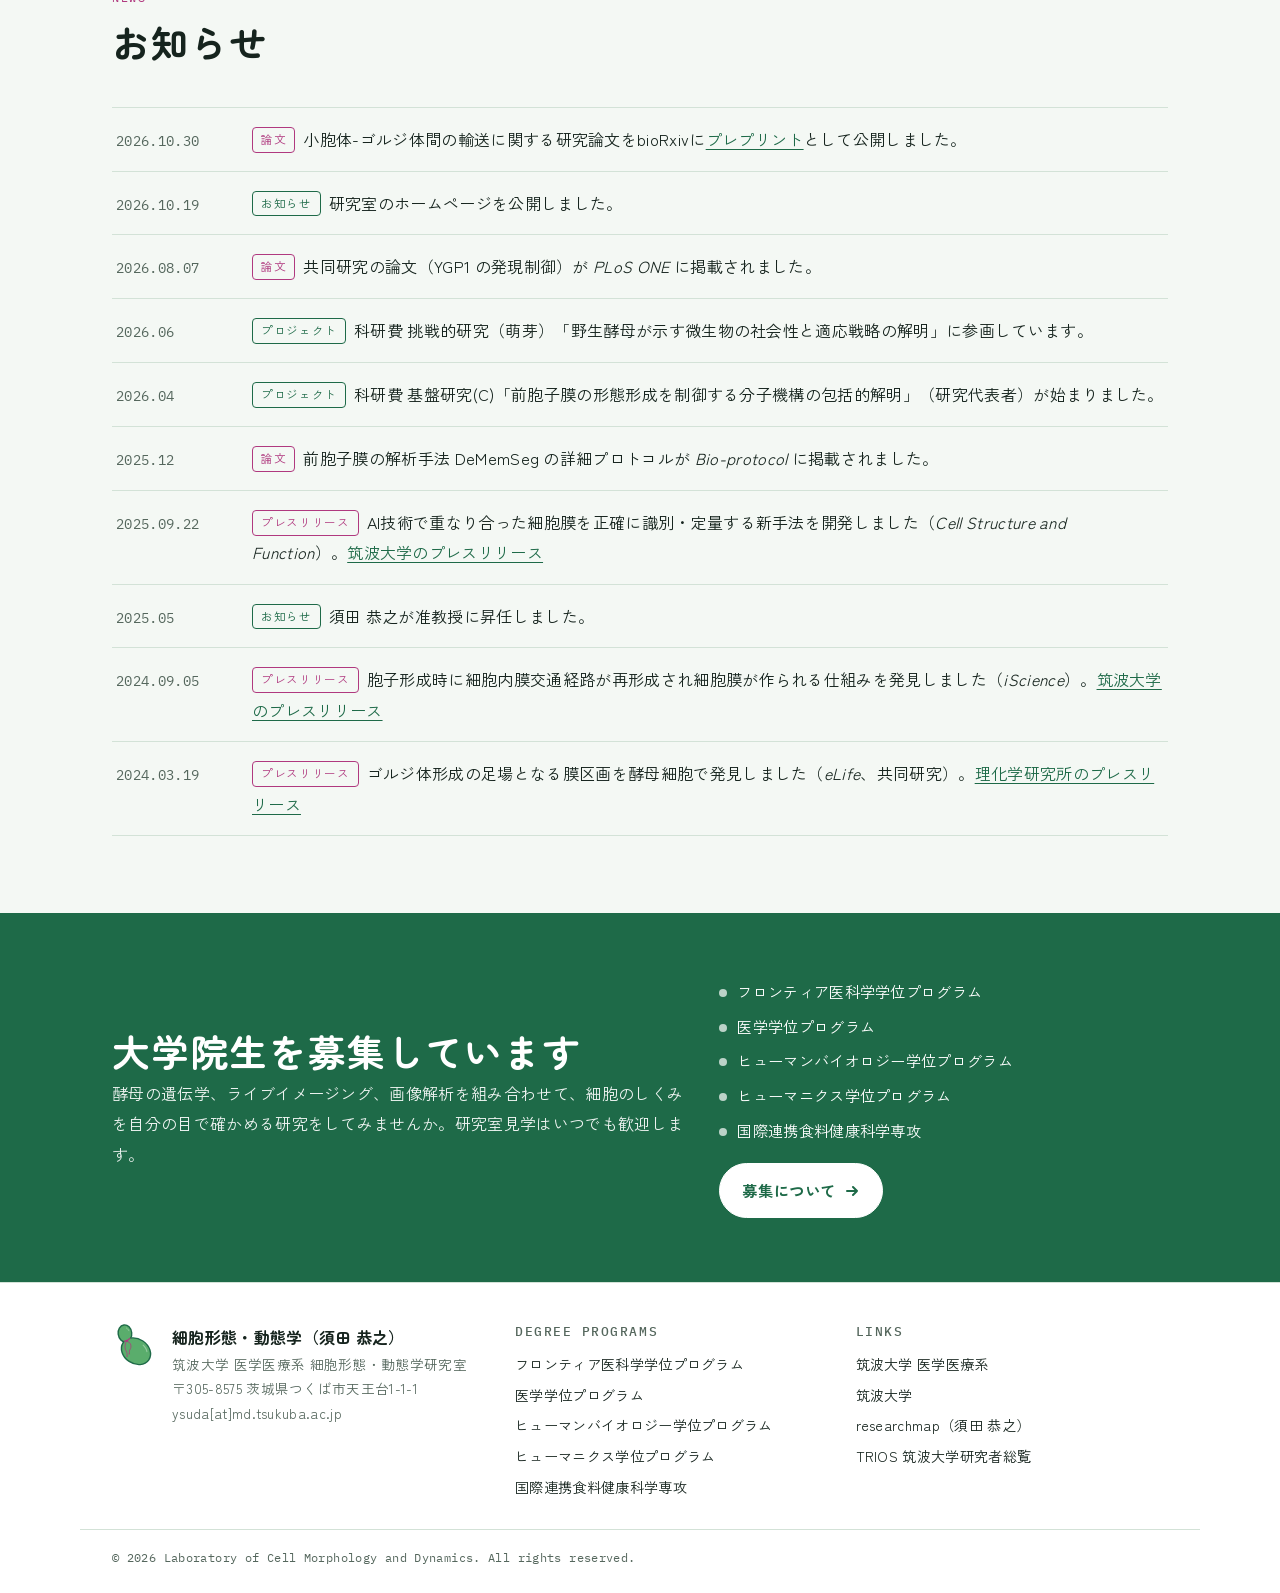
==== commit 830ef459: "Add files via upload" ====
--- a/index.html
+++ b/index.html
@@ -3,9 +3,9 @@
 <head>
 <meta charset="utf-8">
 <meta name="viewport" content="width=device-width, initial-scale=1, viewport-fit=cover">
-<title>分子細胞生物学（須田 恭之）｜筑波大学 医学医療系</title>
+<title>細胞形態・動態学（須田 恭之）｜筑波大学 医学医療系</title>
 <meta name="claude:viewport-fit-sides" content="cover">
-<meta name="description" content="筑波大学 医学医療系 分子細胞生物学（須田 恭之）。出芽酵母の配偶子形成をモデルに、細胞の若返りの仕組みを研究しています。">
+<meta name="description" content="筑波大学 医学医療系 細胞形態・動態学（須田 恭之）。出芽酵母の配偶子形成をモデルに、細胞の若返りの仕組みを研究しています。">
 <link rel="icon" href="favicon.svg" type="image/svg+xml">
 <link rel="alternate" hreflang="en" href="index_en.html">
 <link rel="preconnect" href="https://fonts.googleapis.com"><link rel="preconnect" href="https://fonts.gstatic.com" crossorigin><link rel="stylesheet" href="https://fonts.googleapis.com/css2?family=IBM+Plex+Mono:wght@400;500&family=Kosugi+Maru&family=Zen+Kaku+Gothic+New:wght@400;500;700&family=Zen+Maru+Gothic:wght@500;700&display=swap">
@@ -26,7 +26,7 @@
 <ellipse cx="38.36" cy="76.24" rx="7.4" ry="6.2" fill="#b0397f"/>
 <path d="M40.36 164.24l-5 14h10z" fill="#b0397f"/><path d="M54.36 148.24l-5 14h10z" fill="#b0397f"/>
 </g>
-</svg><span class="brand-text"><span class="brand-name">分子細胞生物学（須田 恭之）</span><span class="brand-sub">筑波大学 医学医療系</span></span></a>
+</svg><span class="brand-text"><span class="brand-name">細胞形態・動態学（須田 恭之）</span><span class="brand-sub">筑波大学 医学医療系</span></span></a>
     <button class="menu-btn" type="button" aria-controls="site-nav" aria-expanded="false" aria-label="メニュー"><svg class="i-open" viewBox="0 0 24 24" fill="none" stroke="currentColor" stroke-width="2" stroke-linecap="round" aria-hidden="true"><path d="M4 7h16M4 12h16M4 17h16"/></svg><svg class="i-close" viewBox="0 0 24 24" fill="none" stroke="currentColor" stroke-width="2" stroke-linecap="round" aria-hidden="true"><path d="M6 6l12 12M18 6L6 18"/></svg></button>
     <nav class="nav" id="site-nav" data-open="false" aria-label="メインメニュー">
       <ul class="nav-list"><li><a href="index.html" aria-current="page">ホーム</a></li><li><a href="research.html">研究概要</a></li><li><a href="members.html">メンバー</a></li><li><a href="publications.html">発表論文</a></li><li><a href="join.html">募集</a></li><li><a href="access.html">アクセス</a></li></ul>
@@ -37,7 +37,7 @@
 <main id="main">
 <section class="hero"><div class="wrap hero-grid">
   <div class="hero-copy">
-    <p class="hero-org"><b class="nw">筑波大学 医学医療系</b>　<span class="nw">分子細胞生物学（須田 恭之）</span></p>
+    <p class="hero-org"><b class="nw">筑波大学 医学医療系</b>　<span class="nw">細胞形態・動態学（須田 恭之）</span></p>
     <h1>細胞はなぜ、<br>世代を越えて<span class="nw"><span class="accent">若返る</span>のか。</span></h1>
     <p class="hero-sub">出芽酵母の胞子形成を舞台に、生命の「リセット」の仕組みを解き明かします。</p>
     <div class="btn-row"><a class="btn btn-primary" href="research.html">研究概要 <svg viewBox="0 0 16 16" fill="none" stroke="currentColor" stroke-width="2" stroke-linecap="round" stroke-linejoin="round" aria-hidden="true"><path d="M3 8h10M9 4l4 4-4 4"/></svg></a><a class="btn btn-ghost" href="publications.html">発表論文</a></div>
@@ -63,7 +63,7 @@
 </div></section>
 <section class="section"><div class="wrap">
   <div class="section-head"><span class="eyebrow">News</span><h2 class="section-title">お知らせ</h2></div>
-  <ul class="news"><li><time datetime="2026-10-30">2026.10.30</time><p><span class="tag paper">論文</span>小胞体-ゴルジ体間の輸送に関する研究論文をbioRxivに<a href="https://doi.org/10.64898/2026.10.06.756745" target="_blank" rel="noopener">プレプリント</a>として公開しました。</p></li><li><time datetime="2026-10-19">2026.10.19</time><p><span class="tag">お知らせ</span>研究室のホームページを公開しました。</p></li><li><time datetime="2026-06">2026.06</time><p><span class="tag">プロジェクト</span>科研費 挑戦的研究（萌芽）「野生酵母が示す微生物の社会性と適応戦略の解明」に参画しています。</p></li><li><time datetime="2026-04">2026.04</time><p><span class="tag">プロジェクト</span>科研費 基盤研究(C)「前胞子膜の形態形成を制御する分子機構の包括的解明」（研究代表者）が始まりました。</p></li><li><time datetime="2026-04">2026.04</time><p><span class="tag paper">論文</span>共同研究の論文（YGP1 の発現制御）が <i>PLoS ONE</i> に掲載されました。</p></li><li><time datetime="2025-12">2025.12</time><p><span class="tag paper">論文</span>前胞子膜の解析手法 DeMemSeg の詳細プロトコルが <i>Bio-protocol</i> に掲載されました。</p></li><li><time datetime="2025-09-22">2025.09.22</time><p><span class="tag paper">プレスリリース</span>AI技術で重なり合った細胞膜を正確に識別・定量する新手法を開発しました（<i>Cell Structure and Function</i>）。<a href="https://www.tsukuba.ac.jp/journal/medicine-health/20250922140000.html" target="_blank" rel="noopener">筑波大学のプレスリリース</a></p></li><li><time datetime="2025-05">2025.05</time><p><span class="tag">お知らせ</span>須田 恭之が准教授に昇任しました。</p></li><li><time datetime="2024-09-05">2024.09.05</time><p><span class="tag paper">プレスリリース</span>胞子形成時に細胞内膜交通経路が再形成され細胞膜が作られる仕組みを発見しました（<i>iScience</i>）。<a href="https://www.tsukuba.ac.jp/journal/medicine-health/20240905140000.html" target="_blank" rel="noopener">筑波大学のプレスリリース</a></p></li><li><time datetime="2024-03-19">2024.03.19</time><p><span class="tag paper">プレスリリース</span>ゴルジ体形成の足場となる膜区画を酵母細胞で発見しました（<i>eLife</i>、共同研究）。<a href="https://www.riken.jp/press/2024/20240319_1/index.html" target="_blank" rel="noopener">理化学研究所のプレスリリース</a></p></li></ul>
+  <ul class="news"><li><time datetime="2026-10-30">2026.10.30</time><p><span class="tag paper">論文</span>小胞体-ゴルジ体間の輸送に関する研究論文をbioRxivに<a href="https://doi.org/10.64898/2026.10.06.756745" target="_blank" rel="noopener">プレプリント</a>として公開しました。</p></li><li><time datetime="2026-10-19">2026.10.19</time><p><span class="tag">お知らせ</span>研究室のホームページを公開しました。</p></li><li><time datetime="2026-08-07">2026.08.07</time><p><span class="tag paper">論文</span>共同研究の論文（YGP1 の発現制御）が <i>PLoS ONE</i> に掲載されました。</p></li><li><time datetime="2026-06">2026.06</time><p><span class="tag">プロジェクト</span>科研費 挑戦的研究（萌芽）「野生酵母が示す微生物の社会性と適応戦略の解明」に参画しています。</p></li><li><time datetime="2026-04">2026.04</time><p><span class="tag">プロジェクト</span>科研費 基盤研究(C)「前胞子膜の形態形成を制御する分子機構の包括的解明」（研究代表者）が始まりました。</p></li><li><time datetime="2025-12">2025.12</time><p><span class="tag paper">論文</span>前胞子膜の解析手法 DeMemSeg の詳細プロトコルが <i>Bio-protocol</i> に掲載されました。</p></li><li><time datetime="2025-09-22">2025.09.22</time><p><span class="tag paper">プレスリリース</span>AI技術で重なり合った細胞膜を正確に識別・定量する新手法を開発しました（<i>Cell Structure and Function</i>）。<a href="https://www.tsukuba.ac.jp/journal/medicine-health/20250922140000.html" target="_blank" rel="noopener">筑波大学のプレスリリース</a></p></li><li><time datetime="2025-05">2025.05</time><p><span class="tag">お知らせ</span>須田 恭之が准教授に昇任しました。</p></li><li><time datetime="2024-09-05">2024.09.05</time><p><span class="tag paper">プレスリリース</span>胞子形成時に細胞内膜交通経路が再形成され細胞膜が作られる仕組みを発見しました（<i>iScience</i>）。<a href="https://www.tsukuba.ac.jp/journal/medicine-health/20240905140000.html" target="_blank" rel="noopener">筑波大学のプレスリリース</a></p></li><li><time datetime="2024-03-19">2024.03.19</time><p><span class="tag paper">プレスリリース</span>ゴルジ体形成の足場となる膜区画を酵母細胞で発見しました（<i>eLife</i>、共同研究）。<a href="https://www.riken.jp/press/2024/20240319_1/index.html" target="_blank" rel="noopener">理化学研究所のプレスリリース</a></p></li></ul>
 </div></section>
 <section class="band"><div class="wrap">
   <div><h2>大学院生を募集しています</h2><p>酵母の遺伝学、ライブイメージング、画像解析を組み合わせて、細胞のしくみを自分の目で確かめる研究をしてみませんか。研究室見学はいつでも歓迎します。</p></div>
@@ -83,11 +83,11 @@
 <ellipse cx="38.36" cy="76.24" rx="7.4" ry="6.2" fill="#b0397f"/>
 <path d="M40.36 164.24l-5 14h10z" fill="#b0397f"/><path d="M54.36 148.24l-5 14h10z" fill="#b0397f"/>
 </g>
-</svg><address><strong>分子細胞生物学（須田 恭之）</strong>筑波大学 医学医療系 分子細胞生物学研究室<br>〒305-8575 茨城県つくば市天王台1-1-1<br>ysuda[at]md.tsukuba.ac.jp</address></div>
-    <div class="footer-col"><h2>Degree programs</h2><ul><li><a href="https://www.md.tsukuba.ac.jp/FrontierSite/" target="_blank" rel="noopener">フロンティア医科学学位プログラム</a></li><li><a href="https://www.md.tsukuba.ac.jp/gradmed/" target="_blank" rel="noopener">医学学位プログラム</a></li><li><a href="https://hbp.tsukuba.ac.jp/" target="_blank" rel="noopener">ヒューマンバイオロジー学位プログラム</a></li><li><a href="https://g-sigma.edu.tsukuba.ac.jp/humanics/" target="_blank" rel="noopener">ヒューマニクス学位プログラム</a></li><li><a href="http://www.gip.tsukuba.ac.jp/" target="_blank" rel="noopener">国際連携食料健康科学専攻</a></li></ul></div>
+</svg><address><strong>細胞形態・動態学（須田 恭之）</strong>筑波大学 医学医療系 細胞形態・動態学研究室<br>〒305-8575 茨城県つくば市天王台1-1-1<br>ysuda[at]md.tsukuba.ac.jp</address></div>
+    <div class="footer-col"><h2>Degree programs</h2><ul><li><a href="https://www.md.tsukuba.ac.jp/FrontierSite/" target="_blank" rel="noopener">フロンティア医科学学位プログラム</a></li><li><a href="https://www.md.tsukuba.ac.jp/gradmed/" target="_blank" rel="noopener">医学学位プログラム</a></li><li><a href="https://hbp.tsukuba.ac.jp/" target="_blank" rel="noopener">ヒューマンバイオロジー学位プログラム</a></li><li><a href="https://g-sigma.edu.tsukuba.ac.jp/humanics/" target="_blank" rel="noopener">ヒューマニクス学位プログラム</a></li><li><a href="https://www.gip.tsukuba.ac.jp/" target="_blank" rel="noopener">国際連携食料健康科学専攻</a></li></ul></div>
     <div class="footer-col"><h2>Links</h2><ul><li><a href="https://www.md.tsukuba.ac.jp/top/" target="_blank" rel="noopener">筑波大学 医学医療系</a></li><li><a href="https://www.tsukuba.ac.jp/" target="_blank" rel="noopener">筑波大学</a></li><li><a href="https://researchmap.jp/yasu_suda/" target="_blank" rel="noopener">researchmap（須田 恭之）</a></li><li><a href="https://trios.tsukuba.ac.jp/researcher/0000003522" target="_blank" rel="noopener">TRIOS 筑波大学研究者総覧</a></li></ul></div>
   </div>
-  <div class="wrap copyright">© 2026 Molecular Cell Biology (SUDA Yasuyuki). All rights reserved.</div>
+  <div class="wrap copyright">© 2026 Laboratory of Cell Morphology and Dynamics. All rights reserved.</div>
 </footer>
 <script src="main.js"></script>
 </body>
--- a/style.css
+++ b/style.css
@@ -474,3 +474,11 @@
 .list-toolbar .filters { margin-bottom: 0; }
 .list-toolbar .pub-legend { margin: 0 0 0 auto; text-align: right; }
 @media (max-width: 560px) { .list-toolbar .pub-legend { margin-left: 0; text-align: left; } }
+
+/* Join page: international students */
+.intl-grid { display: grid; gap: 16px; }
+@media (min-width: 820px) { .intl-grid { grid-template-columns: 1fr 1fr; } }
+.intl-card { background: var(--surface); border: 1px solid var(--line); border-radius: var(--radius); padding: 22px; display: flex; flex-direction: column; gap: 8px; }
+.intl-card h3 { font-size: 1.05rem; color: var(--green-strong); }
+.intl-card p { color: var(--muted); font-size: 0.95rem; line-height: 1.8; }
+.sub-sub { font-family: var(--font-body); font-size: 0.95rem; font-weight: 700; color: var(--ink); margin: 0 0 10px; }
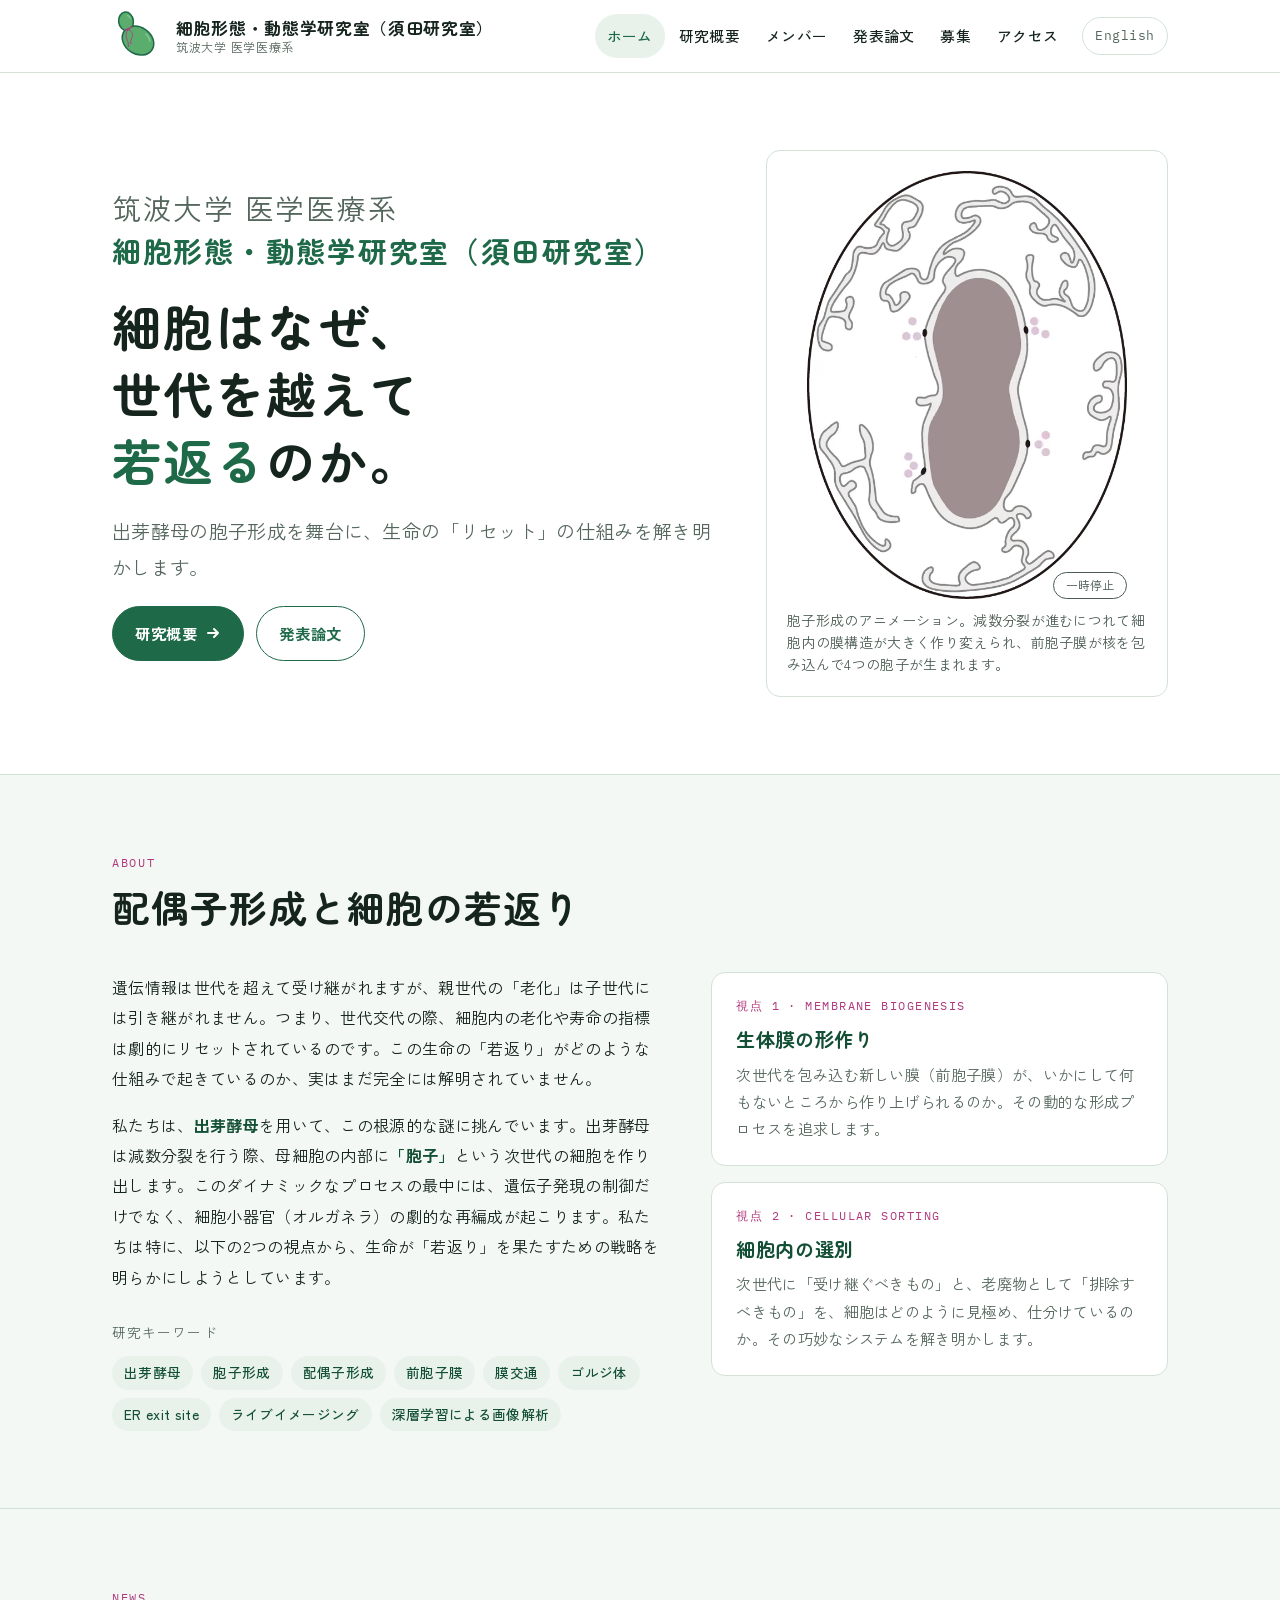
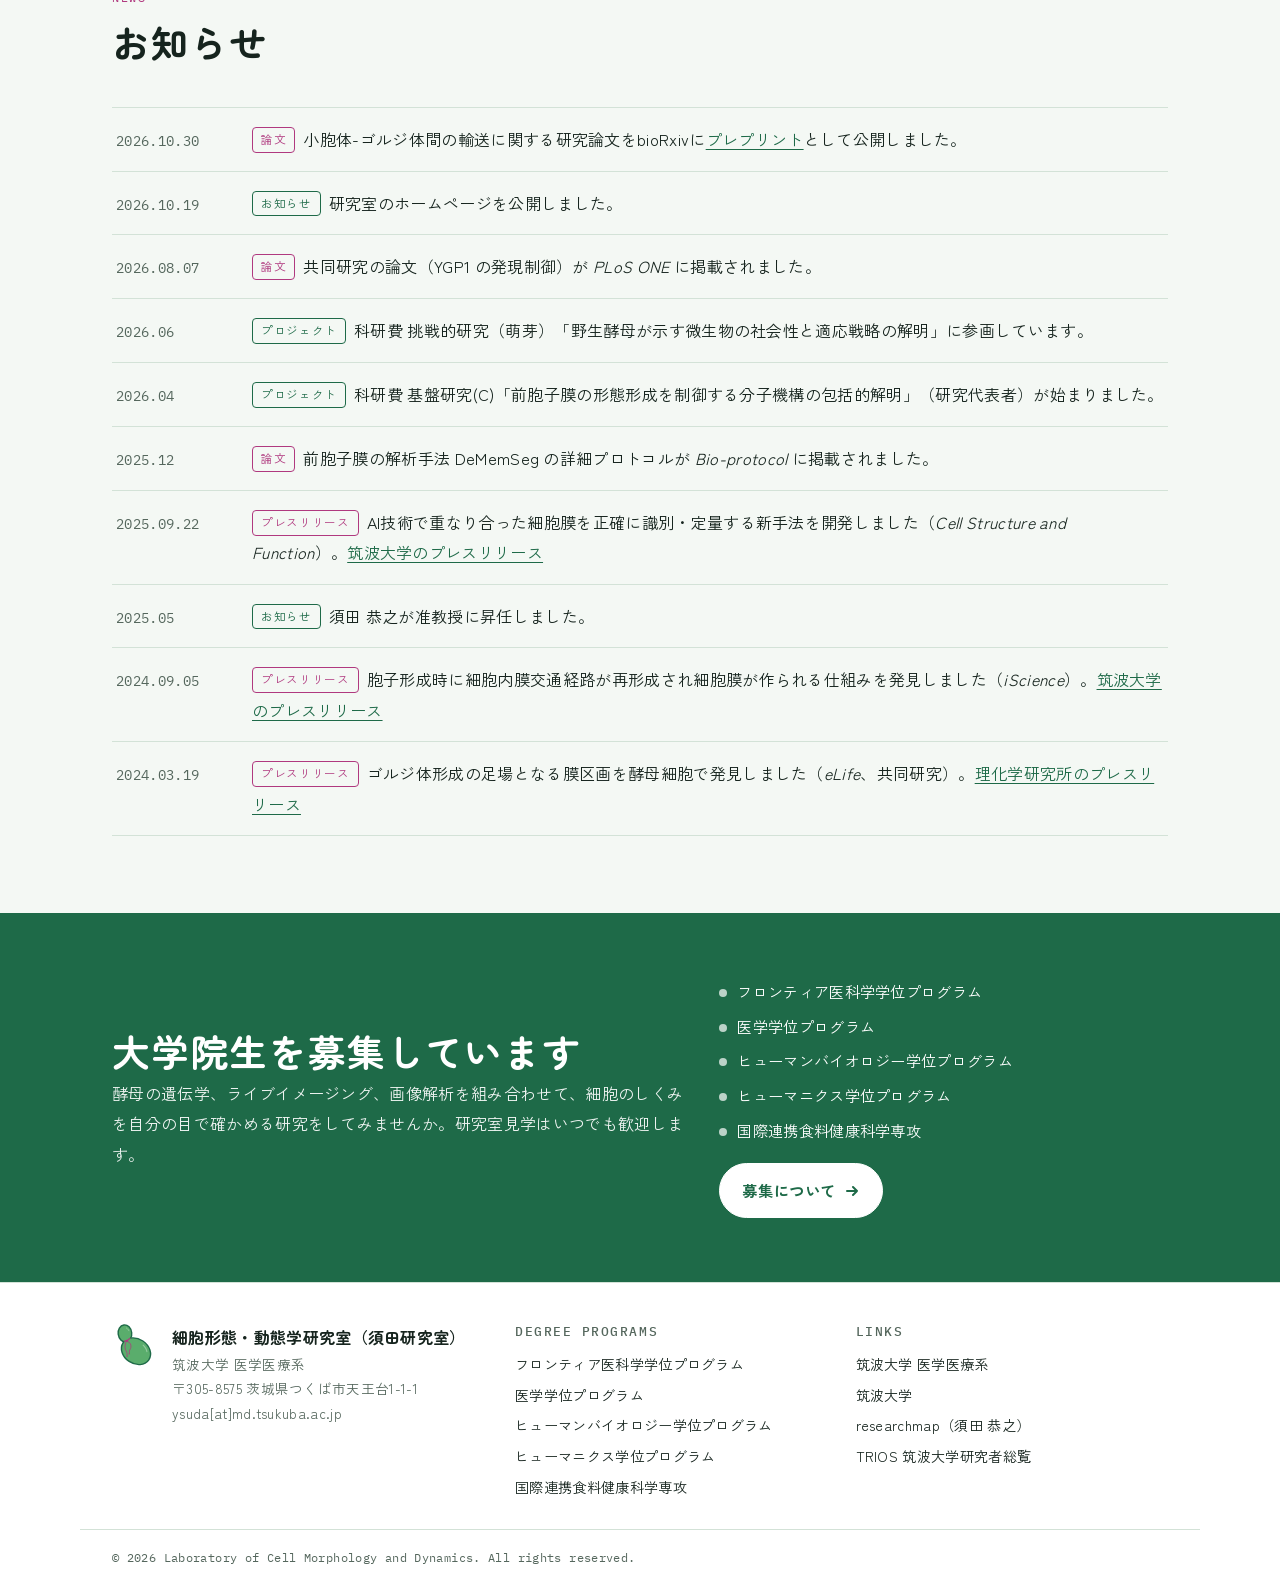
==== commit 966d3932: "Add files via upload" ====
--- a/index.html
+++ b/index.html
@@ -3,9 +3,9 @@
 <head>
 <meta charset="utf-8">
 <meta name="viewport" content="width=device-width, initial-scale=1, viewport-fit=cover">
-<title>細胞形態・動態学（須田 恭之）｜筑波大学 医学医療系</title>
+<title>細胞形態・動態学研究室（須田研究室）｜筑波大学 医学医療系</title>
 <meta name="claude:viewport-fit-sides" content="cover">
-<meta name="description" content="筑波大学 医学医療系 細胞形態・動態学（須田 恭之）。出芽酵母の配偶子形成をモデルに、細胞の若返りの仕組みを研究しています。">
+<meta name="description" content="筑波大学 医学医療系 細胞形態・動態学研究室（須田研究室）。出芽酵母の配偶子形成をモデルに、細胞の若返りの仕組みを研究しています。">
 <link rel="icon" href="favicon.svg" type="image/svg+xml">
 <link rel="alternate" hreflang="en" href="index_en.html">
 <link rel="preconnect" href="https://fonts.googleapis.com"><link rel="preconnect" href="https://fonts.gstatic.com" crossorigin><link rel="stylesheet" href="https://fonts.googleapis.com/css2?family=IBM+Plex+Mono:wght@400;500&family=Kosugi+Maru&family=Zen+Kaku+Gothic+New:wght@400;500;700&family=Zen+Maru+Gothic:wght@500;700&display=swap">
@@ -26,7 +26,7 @@
 <ellipse cx="38.36" cy="76.24" rx="7.4" ry="6.2" fill="#b0397f"/>
 <path d="M40.36 164.24l-5 14h10z" fill="#b0397f"/><path d="M54.36 148.24l-5 14h10z" fill="#b0397f"/>
 </g>
-</svg><span class="brand-text"><span class="brand-name">細胞形態・動態学（須田 恭之）</span><span class="brand-sub">筑波大学 医学医療系</span></span></a>
+</svg><span class="brand-text"><span class="brand-name">細胞形態・動態学研究室（須田研究室）</span><span class="brand-sub">筑波大学 医学医療系</span></span></a>
     <button class="menu-btn" type="button" aria-controls="site-nav" aria-expanded="false" aria-label="メニュー"><svg class="i-open" viewBox="0 0 24 24" fill="none" stroke="currentColor" stroke-width="2" stroke-linecap="round" aria-hidden="true"><path d="M4 7h16M4 12h16M4 17h16"/></svg><svg class="i-close" viewBox="0 0 24 24" fill="none" stroke="currentColor" stroke-width="2" stroke-linecap="round" aria-hidden="true"><path d="M6 6l12 12M18 6L6 18"/></svg></button>
     <nav class="nav" id="site-nav" data-open="false" aria-label="メインメニュー">
       <ul class="nav-list"><li><a href="index.html" aria-current="page">ホーム</a></li><li><a href="research.html">研究概要</a></li><li><a href="members.html">メンバー</a></li><li><a href="publications.html">発表論文</a></li><li><a href="join.html">募集</a></li><li><a href="access.html">アクセス</a></li></ul>
@@ -37,7 +37,7 @@
 <main id="main">
 <section class="hero"><div class="wrap hero-grid">
   <div class="hero-copy">
-    <p class="hero-org"><b class="nw">筑波大学 医学医療系</b>　<span class="nw">細胞形態・動態学（須田 恭之）</span></p>
+    <p class="hero-org"><b class="nw">筑波大学 医学医療系</b>　<span class="nw">細胞形態・動態学研究室</span><span class="nw">（須田研究室）</span></p>
     <h1>細胞はなぜ、<br>世代を越えて<span class="nw"><span class="accent">若返る</span>のか。</span></h1>
     <p class="hero-sub">出芽酵母の胞子形成を舞台に、生命の「リセット」の仕組みを解き明かします。</p>
     <div class="btn-row"><a class="btn btn-primary" href="research.html">研究概要 <svg viewBox="0 0 16 16" fill="none" stroke="currentColor" stroke-width="2" stroke-linecap="round" stroke-linejoin="round" aria-hidden="true"><path d="M3 8h10M9 4l4 4-4 4"/></svg></a><a class="btn btn-ghost" href="publications.html">発表論文</a></div>
@@ -83,7 +83,7 @@
 <ellipse cx="38.36" cy="76.24" rx="7.4" ry="6.2" fill="#b0397f"/>
 <path d="M40.36 164.24l-5 14h10z" fill="#b0397f"/><path d="M54.36 148.24l-5 14h10z" fill="#b0397f"/>
 </g>
-</svg><address><strong>細胞形態・動態学（須田 恭之）</strong>筑波大学 医学医療系 細胞形態・動態学研究室<br>〒305-8575 茨城県つくば市天王台1-1-1<br>ysuda[at]md.tsukuba.ac.jp</address></div>
+</svg><address><strong>細胞形態・動態学研究室（須田研究室）</strong>筑波大学 医学医療系<br>〒305-8575 茨城県つくば市天王台1-1-1<br>ysuda[at]md.tsukuba.ac.jp</address></div>
     <div class="footer-col"><h2>Degree programs</h2><ul><li><a href="https://www.md.tsukuba.ac.jp/FrontierSite/" target="_blank" rel="noopener">フロンティア医科学学位プログラム</a></li><li><a href="https://www.md.tsukuba.ac.jp/gradmed/" target="_blank" rel="noopener">医学学位プログラム</a></li><li><a href="https://hbp.tsukuba.ac.jp/" target="_blank" rel="noopener">ヒューマンバイオロジー学位プログラム</a></li><li><a href="https://g-sigma.edu.tsukuba.ac.jp/humanics/" target="_blank" rel="noopener">ヒューマニクス学位プログラム</a></li><li><a href="https://www.gip.tsukuba.ac.jp/" target="_blank" rel="noopener">国際連携食料健康科学専攻</a></li></ul></div>
     <div class="footer-col"><h2>Links</h2><ul><li><a href="https://www.md.tsukuba.ac.jp/top/" target="_blank" rel="noopener">筑波大学 医学医療系</a></li><li><a href="https://www.tsukuba.ac.jp/" target="_blank" rel="noopener">筑波大学</a></li><li><a href="https://researchmap.jp/yasu_suda/" target="_blank" rel="noopener">researchmap（須田 恭之）</a></li><li><a href="https://trios.tsukuba.ac.jp/researcher/0000003522" target="_blank" rel="noopener">TRIOS 筑波大学研究者総覧</a></li></ul></div>
   </div>
--- a/style.css
+++ b/style.css
@@ -209,8 +209,9 @@
 }
 @media (min-width: 900px) { .hero-grid { grid-template-columns: 1.2fr 0.8fr; } }
 .hero-copy { display: flex; flex-direction: column; gap: 20px; min-width: 0; }
-.hero-org { font-size: clamp(1.25rem, 0.9rem + 1.4vw, 1.8rem); color: var(--muted); letter-spacing: 0.06em; line-height: 1.5; }
-.hero-org b { color: var(--green); font-weight: 700; }
+.hero-org { font-size: clamp(1.25rem, 0.9rem + 1.4vw, 1.8rem); color: var(--green); letter-spacing: 0.06em; line-height: 1.5; }
+.hero-org b { color: var(--muted); font-weight: 400; }
+.hero-org span { font-family: var(--font-display); font-weight: 700; }
 .hero h1 { font-size: var(--step-4); font-weight: 700; line-height: 1.35; }
 .hero h1 .accent { color: var(--green); }
 .nw { white-space: nowrap; }
